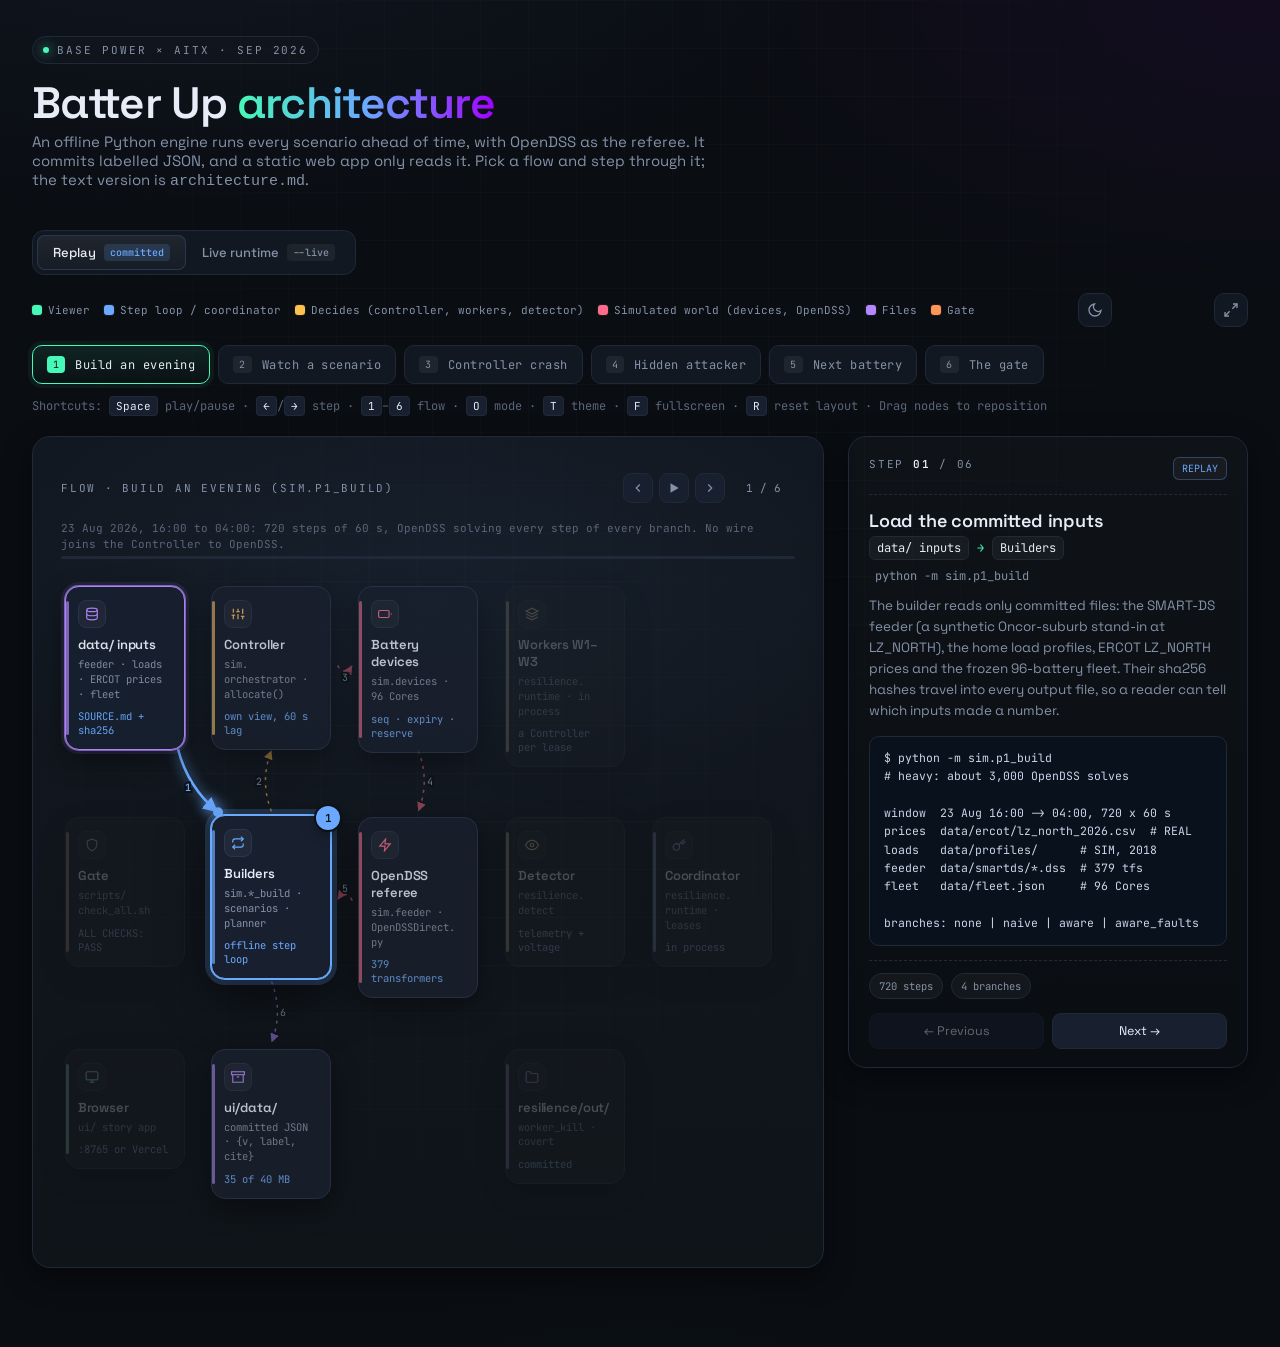
==== architecture.html @ f695305f "Add architecture overview (architecture.md + interactive architecture.html) Co-Authored-By: Claude O" ====
<!doctype html>
<html lang="en">
<head>
<meta charset="utf-8" />
<meta name="viewport" content="width=device-width,initial-scale=1" />
<title>Batter Up · Architecture</title>
<!--
  ============================================================
  ARCHITECTURE DIAGRAM TEMPLATE — drop-in for any system
  Generated by the architecture-diagrams skill.
  Batter Up content: the nodes, the flows and the text in architecture.md. Every step was checked
  against the code in sim/, resilience/ and ui/, and every number against the committed files.

  Template source: https://github.com/konraddzbik/architecture-diagram-skill
  (skills/architecture-diagram/assets/template.html), used under its licence:

  MIT License

  Copyright (c) 2026 Konrad Dzbik

  Permission is hereby granted, free of charge, to any person obtaining a copy
  of this software and associated documentation files (the "Software"), to deal
  in the Software without restriction, including without limitation the rights
  to use, copy, modify, merge, publish, distribute, sublicense, and/or sell
  copies of the Software, and to permit persons to whom the Software is
  furnished to do so, subject to the following conditions:

  The above copyright notice and this permission notice shall be included in all
  copies or substantial portions of the Software.

  THE SOFTWARE IS PROVIDED "AS IS", WITHOUT WARRANTY OF ANY KIND, EXPRESS OR
  IMPLIED, INCLUDING BUT NOT LIMITED TO THE WARRANTIES OF MERCHANTABILITY,
  FITNESS FOR A PARTICULAR PURPOSE AND NONINFRINGEMENT. IN NO EVENT SHALL THE
  AUTHORS OR COPYRIGHT HOLDERS BE LIABLE FOR ANY CLAIM, DAMAGES OR OTHER
  LIABILITY, WHETHER IN AN ACTION OF CONTRACT, TORT OR OTHERWISE, ARISING FROM,
  OUT OF OR IN CONNECTION WITH THE SOFTWARE OR THE USE OR OTHER DEALINGS IN THE
  SOFTWARE.

  EDIT THESE THINGS (everything else stays untouched):
    1. <title> above and <h1> in <header>
    2. The legend in .legend (one .item per role you use)
    3. The .modepick buttons (mode toggle labels)
    4. The .flowtabs (one .flowtab per scenario)
    5. The .node divs inside .stage (one per service)
    6. The `flows` JS object at the bottom (scenario definitions)
    7. (Optional) Re-color CSS variables in :root
  ============================================================
-->
<!-- Remove the three font <link> tags below for fully offline use; fonts fall back to system UI. -->
<link rel="preconnect" href="https://fonts.googleapis.com">
<link rel="preconnect" href="https://fonts.gstatic.com" crossorigin>
<link rel="stylesheet" href="https://fonts.googleapis.com/css2?family=JetBrains+Mono:wght@400;500;600&family=Space+Grotesk:wght@400;500;600;700&display=swap" media="print" onload="this.media='all'">
<noscript><link rel="stylesheet" href="https://fonts.googleapis.com/css2?family=JetBrains+Mono:wght@400;500;600&family=Space+Grotesk:wght@400;500;600;700&display=swap"></noscript>
<style>
  :root{
    /* Dark base, tuned for didactic clarity */
    --bg:        #0a0d12;
    --bg-2:      #0f1419;
    --panel:     #121821;
    --panel-2:   #182030;
    --border:    #1f2937;
    --border-2:  #2a3650;
    --text:      #e6edf7;
    --muted:     #8492a8;
    --dim:       #5a6679;

    /* component colors — each role has its own */
    --c-user:        #46f9b8;   /* mint */
    --c-orch:        #6aa9ff;   /* sky */
    --c-compute:      #ff6b8a;   /* magenta */
    --c-embed:       #ffc14d;   /* amber */
    --c-vector:      #b388ff;   /* violet */
    --c-seed:        #ff9457;   /* orange */

    /* Brand accents */
    --brand-violet:  #a201ff;
    --brand-mint:    #46f9b8;

    --radius:        14px;
    --radius-sm:     8px;

    --shadow-soft:   0 10px 30px rgba(0,0,0,.45);
    --shadow-pop:    0 0 0 1px rgba(255,255,255,.04), 0 18px 50px rgba(0,0,0,.55);

    --mono: "JetBrains Mono", ui-monospace, SFMono-Regular, Menlo, monospace;
    --sans: "Space Grotesk", system-ui, -apple-system, "Segoe UI", sans-serif;
  }

  *{ box-sizing:border-box; }
  html,body{ margin:0; padding:0; }
  body{
    background: var(--bg);
    color: var(--text);
    font-family: var(--sans);
    font-feature-settings: "ss01","ss02","cv11";
    min-height:100vh;
    overflow-x:hidden;
    background-image:
      radial-gradient(1200px 600px at 15% -10%, rgba(106,169,255,.07), transparent 60%),
      radial-gradient(1000px 500px at 100% 0%, rgba(162,1,255,.06), transparent 60%),
      radial-gradient(800px 600px at 50% 120%, rgba(70,249,184,.04), transparent 60%);
  }

  /* faint grid */
  body::before{
    content:"";
    position:fixed; inset:0; pointer-events:none; z-index:0;
    background-image:
      linear-gradient(rgba(255,255,255,.018) 1px, transparent 1px),
      linear-gradient(90deg, rgba(255,255,255,.018) 1px, transparent 1px);
    background-size: 48px 48px;
    mask-image: radial-gradient(ellipse at 50% 30%, #000 30%, transparent 75%);
  }

  /* ───────── header ───────── */
  header{
    position:relative; z-index:2;
    padding: 36px 32px 12px;
    max-width: 1600px; margin: 0 auto;
  }
  .eyebrow{
    display:inline-flex; align-items:center; gap:8px;
    font-family: var(--mono); font-size:11px; letter-spacing:.18em;
    color: var(--muted); text-transform: uppercase;
    padding: 6px 10px;
    border:1px solid var(--border);
    border-radius: 999px;
    background: rgba(255,255,255,.015);
  }
  .eyebrow .dot{
    width:6px; height:6px; border-radius:50%; background: var(--brand-mint);
    box-shadow: 0 0 12px var(--brand-mint);
  }
  h1{
    margin: 16px 0 6px;
    font-size: clamp(28px, 3.6vw, 44px);
    font-weight: 600; letter-spacing:-.02em;
    line-height: 1.05;
  }
  h1 .accent{
    background: linear-gradient(90deg, var(--brand-mint), var(--c-orch) 50%, var(--brand-violet));
    -webkit-background-clip: text; background-clip: text; color: transparent;
  }
  .sub{
    color: var(--muted); font-size: 15px; max-width: 70ch;
    margin: 0;
  }

  /* ───────── controls bar ───────── */
  .controls{
    position:relative; z-index:2;
    max-width: 1600px; margin: 28px auto 0; padding: 0 32px;
    display:flex; flex-wrap:wrap; gap:18px;
    align-items:center; justify-content:space-between;
  }

  .modepick{
    display:inline-flex; padding:4px;
    background: var(--panel); border:1px solid var(--border);
    border-radius: 12px;
  }
  .modepick button{
    border:0; background:transparent; color: var(--muted);
    font-family: var(--sans); font-weight:500; font-size:13px;
    padding: 9px 16px; border-radius: 8px; cursor:pointer;
    display:inline-flex; align-items:center; gap:8px;
    transition: all .25s ease;
  }
  .modepick button .pill{
    font-family: var(--mono); font-size:10px;
    padding: 2px 6px; border-radius: 4px;
    background: rgba(255,255,255,.05); color: var(--muted);
  }
  .modepick button[aria-pressed="true"]{
    background: linear-gradient(180deg, rgba(255,255,255,.06), rgba(255,255,255,.02));
    color: var(--text);
    box-shadow: inset 0 0 0 1px var(--border-2);
  }
  /* generic accent — covers renamed / 3rd modes; offline/online below override it */
  .modepick button[aria-pressed="true"] .pill{ background: rgba(70,249,184,.14); color: var(--c-user); }
  .modepick button[aria-pressed="true"][data-mode="replay"] .pill{ background: rgba(106,169,255,.16); color: var(--c-orch); }
  .modepick button[aria-pressed="true"][data-mode="live"] .pill{ background: rgba(162,1,255,.18); color: #d9a6ff; }

  .legend{
    display:flex; flex-wrap:wrap; gap:14px;
    font-family: var(--mono); font-size:11px; color: var(--muted);
  }
  .legend .item{ display:inline-flex; align-items:center; gap:6px; }
  .legend .swatch{ width:10px; height:10px; border-radius:3px; box-shadow: 0 0 0 1px rgba(255,255,255,.06); }

  /* ───────── flow tabs ───────── */
  .flowtabs{
    position:relative; z-index:2;
    max-width: 1600px; margin: 18px auto 0; padding: 0 32px;
    display:flex; flex-wrap:wrap; gap:8px;
  }
  .flowtab{
    appearance:none; border:1px solid var(--border);
    background: var(--panel); color: var(--muted);
    font-family: var(--mono); font-size: 12px; letter-spacing:.04em;
    padding: 10px 14px; border-radius: 10px;
    display:inline-flex; align-items:center; gap:10px;
    cursor:pointer; transition: all .2s ease;
  }
  .flowtab .num{
    font-size:10px;
    background: rgba(255,255,255,.06); color: var(--muted);
    padding: 2px 6px; border-radius: 4px;
  }
  .flowtab:hover{ color: var(--text); border-color: var(--border-2); }
  .flowtab[aria-pressed="true"]{
    border-color: var(--brand-mint);
    color: var(--text);
    background: linear-gradient(180deg, rgba(70,249,184,.10), rgba(70,249,184,.02));
    box-shadow: 0 0 0 4px rgba(70,249,184,.06);
  }
  .flowtab[aria-pressed="true"] .num{
    background: var(--brand-mint); color: #08120e;
  }

  /* ───────── main layout ───────── */
  main{
    position:relative; z-index:1;
    max-width: 1600px; margin: 22px auto 80px; padding: 0 32px;
    display:grid; grid-template-columns: minmax(0, 1fr) 400px; gap: 24px;
    align-items: start;
  }
  @media (max-width: 1180px){
    main{ grid-template-columns: 1fr; }
  }

  /* ───────── canvas (the diagram) ───────── */
  .canvas{
    position:relative;
    background:
      radial-gradient(800px 400px at 50% 20%, rgba(106,169,255,.06), transparent 60%),
      linear-gradient(180deg, var(--panel) 0%, var(--bg-2) 100%);
    border: 1px solid var(--border);
    border-radius: 18px;
    padding: 36px 28px 28px;
    min-height: 540px;
    box-shadow: var(--shadow-soft);
    overflow: hidden;
  }
  .canvas::before{
    content:""; position:absolute; inset:0; pointer-events:none;
    background-image:
      linear-gradient(rgba(255,255,255,.02) 1px, transparent 1px),
      linear-gradient(90deg, rgba(255,255,255,.02) 1px, transparent 1px);
    background-size: 48px 48px;  /* matches body grid + drag SNAP_PX so nodes snap onto visible lines */
    mask-image: radial-gradient(circle at 50% 40%, #000 30%, transparent 80%);
  }

  .canvas-head{
    display:flex; justify-content:space-between; align-items:center;
    margin-bottom: 18px; position:relative; z-index:2;
  }
  .canvas-title{
    font-family: var(--mono); font-size:11px; letter-spacing:.16em;
    color: var(--muted); text-transform: uppercase;
  }
  .player{
    display:flex; gap:6px; align-items:center;
    font-family: var(--mono); font-size: 11px; color: var(--muted);
  }
  .player button{
    appearance:none; border:1px solid var(--border); background: var(--panel-2);
    color: var(--muted); cursor:pointer;
    width: 30px; height: 30px; border-radius: 8px;
    display:inline-flex; align-items:center; justify-content:center;
    transition: all .15s ease;
  }
  .player button:hover{ color: var(--text); border-color: var(--border-2); }
  .player button[aria-pressed="true"]{
    background: rgba(70,249,184,.12); border-color: var(--brand-mint); color: var(--brand-mint);
  }
  .player .stepidx{
    padding: 0 10px; min-width: 64px; text-align:center;
  }

  /* flow-level note (the flow's `note`, plus an offline-only hint from `onlineNote`) */
  .flow-note{
    font-family: var(--mono); font-size: 11px; color: var(--dim);
    margin: 8px 0 0; line-height: 1.4;
  }
  .flow-note:empty{ display:none; }

  /* flow progress bar */
  .progress-track{
    width:100%; height: 3px; background: var(--border);
    border-radius: 2px; margin-top: 4px;
    grid-column: 1 / -1;
  }
  .progress-fill{
    height:100%; border-radius: 2px;
    background: var(--brand-mint);
    transition: width .35s ease;
    box-shadow: 0 0 8px rgba(70,249,184,.3);
  }

  /* ── stage where nodes & svg live ── */
  .stage{
    position:relative;
    width: 100%;
    height: 600px;
  }
  /* narrower nodes wrap to more lines: give the three rows more height (the 720px rule below still wins) */
  @media (max-width: 1400px){ .stage{ height: 680px; } }

  .stage svg.wires{
    position:absolute; inset:0; width:100%; height:100%;
    pointer-events:none;
  }

  /* node */
  .node{
    position:absolute;
    width: clamp(120px, 15.5%, 150px);
    padding: 13px 12px 12px;
    background: var(--panel-2);
    border: 1px solid var(--border-2);
    border-radius: var(--radius);
    box-shadow: var(--shadow-soft);
    transition: transform .35s cubic-bezier(.2,.8,.2,1), opacity .35s ease, border-color .25s ease, box-shadow .25s ease;
    z-index: 2;
    cursor: pointer;
    user-select: none;
    touch-action: none;
  }
  .node.dragging{
    z-index: 100;
    cursor: grabbing;
    transition: none;
    box-shadow: 0 0 0 2px var(--c), 0 20px 60px rgba(0,0,0,.5);
    transform: scale(1.04);
  }
  /* Hover affordance — every node lifts and reveals its role color, so
     viewers learn "these are clickable". Click = jump to first step where
     this node appears in the current flow. */
  .node:hover{
    border-color: color-mix(in srgb, var(--c) 60%, var(--border-2));
    transform: translateY(-1px);
    box-shadow: var(--shadow-soft), 0 0 0 1px color-mix(in srgb, var(--c) 30%, transparent);
  }
  .node:hover .label{ color: var(--c); }
  .node:focus-visible{
    outline: 2px solid var(--c);
    outline-offset: 4px;
  }
  .node .label{
    font-size: 13px; font-weight: 600; letter-spacing:-.01em;
    margin: 0 0 4px;
  }
  .node .label, .node .tech, .node .port{ overflow-wrap: anywhere; }
  .node .tech{
    font-family: var(--mono); font-size: 10.5px; color: var(--muted);
    line-height: 1.4;
  }
  .node .port{
    margin-top: 8px;
    font-family: var(--mono); font-size: 10.5px;
    color: var(--c-orch);
  }
  .node .icon{
    width: 28px; height: 28px; border-radius: 8px;
    display:inline-flex; align-items:center; justify-content:center;
    margin-bottom: 8px;
    background: rgba(255,255,255,.04);
    border: 1px solid var(--border-2);
  }
  .node[data-role="user"]   { --c: var(--c-user); }
  .node[data-role="orch"]   { --c: var(--c-orch); }
  .node[data-role="compute"] { --c: var(--c-compute); }
  .node[data-role="embed"]  { --c: var(--c-embed); }
  .node[data-role="vector"] { --c: var(--c-vector); }
  .node[data-role="seed"]   { --c: var(--c-seed); }
  .node .icon{ color: var(--c); }
  .node::before{
    content:""; position:absolute; left:0; top:14px; bottom:14px; width:3px;
    background: var(--c); border-radius: 3px;
    opacity:.7;
  }

  /* hidden nodes when mode mismatched */
  .node.hidden{ opacity: 0; transform: scale(.92); pointer-events: none; }

  /* shake feedback when a non-participating node is clicked */
  @keyframes node-shake {
    0%, 100%{ transform: translateX(0); }
    20%{ transform: translateX(-4px); }
    40%{ transform: translateX(4px); }
    60%{ transform: translateX(-3px); }
    80%{ transform: translateX(2px); }
  }

  /* active node = TARGET of the active step (full color, ring, badge) */
  .node.active{
    border-color: var(--c);
    box-shadow:
      0 0 0 1px var(--c),
      0 0 0 6px color-mix(in srgb, var(--c) 18%, transparent),
      var(--shadow-pop);
    transform: translateY(-2px);
  }
  /* active-from node = SOURCE of the active step (full color, softer ring,
     no badge). Lets the viewer see WHERE the data is coming from this step. */
  .node.active-from{
    border-color: var(--c);
    box-shadow:
      0 0 0 1px color-mix(in srgb, var(--c) 70%, transparent),
      0 0 0 4px color-mix(in srgb, var(--c) 10%, transparent),
      var(--shadow-soft);
    opacity: .95;
  }
  /* participant = appears somewhere in this flow but not in this step.
     Stays visible at near-full color so viewer can see the whole flow path
     at a glance. Critical for didactic clarity — without this, only the
     active node is visible and the rest look "dead". */
  .node.participant{
    opacity: .8;
    filter: saturate(.85);
  }
  /* dimmed = NOT in this flow at all (e.g. Seed node during the ask flow) */
  .node.dimmed{ opacity: .25; filter: saturate(.4); }

  /* node small badge (step number sticker) */
  .node .step-badge{
    position:absolute; top:-10px; right:-10px;
    width:24px; height:24px; border-radius:50%;
    background: var(--c); color:#0a0d12;
    font-family: var(--mono); font-weight:600; font-size: 11px;
    display:flex; align-items:center; justify-content:center;
    opacity: 0; transform: scale(.6);
    transition: opacity .2s ease, transform .25s cubic-bezier(.2,1.2,.2,1);
    box-shadow: 0 4px 14px rgba(0,0,0,.4), 0 0 0 2px var(--bg-2);
  }
  .node.has-badge .step-badge{ opacity:1; transform: scale(1); }

  /* ── wire styles (SVG) ── */
  .wire{
    fill:none;
    stroke: var(--border-2);
    stroke-width: 1.5;
    stroke-dasharray: 4 6;
    opacity: .55;
    transition: opacity .3s ease, stroke .3s ease;
  }
  /* active = current step's wire (full color, glow, packet animates) */
  .wire.active{
    stroke: var(--wire-color, var(--brand-mint));
    stroke-width: 2.5;
    stroke-dasharray: 0;
    opacity: 1;
    filter: drop-shadow(0 0 6px var(--wire-color, var(--brand-mint)));
  }
  /* preview = other steps of CURRENT flow — show the full path at once */
  .wire.preview{
    stroke: var(--wire-color, var(--border-2));
    stroke-width: 1.5;
    stroke-dasharray: 3 5;
    opacity: .5;
  }
  /* muted = wires that don't belong to this flow at all */
  .wire.muted{ opacity: .08; }

  /* moving data packet */
  .packet{
    r: 5;
    fill: var(--wire-color, var(--brand-mint));
    filter: drop-shadow(0 0 8px var(--wire-color, var(--brand-mint)));
    opacity: 0;
  }
  .packet.run{ opacity: 1; }

  /* tiny wire label */
  .wire-label{
    font-family: var(--mono); font-size: 10px;
    fill: var(--muted);
    paint-order: stroke;
    stroke: var(--bg-2); stroke-width: 4;
    transition: fill .3s ease;
  }
  .wire-label.active{ fill: var(--wire-color, var(--brand-mint)); font-weight: 600; }
  .wire-label.preview{ fill: var(--muted); opacity: .8; }

  /* ───────── side panel ───────── */
  aside{
    position: sticky; top: 18px;
    background:
      linear-gradient(180deg, rgba(255,255,255,.025), rgba(255,255,255,.005));
    border: 1px solid var(--border);
    border-radius: 18px;
    padding: 20px 20px 18px;
    box-shadow: var(--shadow-soft);
    min-height: 540px;
    display:flex; flex-direction:column;
  }
  .panel-head{
    display:flex; justify-content:space-between; align-items:flex-start;
    gap: 12px;
    padding-bottom: 14px;
    border-bottom: 1px dashed var(--border);
  }
  .panel-step{
    font-family: var(--mono); font-size: 11px; letter-spacing:.16em;
    color: var(--muted); text-transform: uppercase;
  }
  .panel-step strong{
    color: var(--text); font-weight: 600;
  }
  .panel-mode{
    font-family: var(--mono); font-size: 10px;
    padding: 4px 8px; border-radius: 6px;
    background: rgba(255,255,255,.04); color: var(--muted);
    border:1px solid var(--border);
  }
  .panel-mode[data-mode]{ color: var(--c-user); border-color: rgba(70,249,184,.3); }
  .panel-mode[data-mode="replay"]{ color: var(--c-orch); border-color: rgba(106,169,255,.3); }
  .panel-mode[data-mode="live"]{ color: #d9a6ff; border-color: rgba(162,1,255,.35); }

  .panel-title{
    font-size: 18px; font-weight: 600; margin: 14px 0 4px;
    letter-spacing:-.01em;
  }
  .panel-route{
    font-family: var(--mono); font-size: 12px;
    color: var(--muted); margin-bottom: 12px;
    display:inline-flex; align-items:center; gap:8px; flex-wrap:wrap;
  }
  .panel-route .from, .panel-route .to{
    color: var(--text);
    padding: 3px 7px; border-radius: 6px;
    background: rgba(255,255,255,.04);
    border:1px solid var(--border);
  }
  .panel-route .arrow{ color: var(--brand-mint); }

  .panel-desc{
    color: var(--muted); font-size: 13.5px; line-height: 1.55;
    margin: 0 0 14px;
  }
  .panel-desc em{ color: var(--text); font-style: normal; }

  .panel-payload{
    font-family: var(--mono); font-size: 11.5px;
    background: #08111c;
    border: 1px solid var(--border);
    border-radius: 10px;
    padding: 12px 14px;
    color: #c9d6e8;
    overflow:auto; max-height: 260px;
    line-height: 1.6;
    margin: 0 0 14px;
    white-space: pre;
    -webkit-overflow-scrolling: touch;
  }
  .panel-payload .k{ color: #ffc14d; }
  .panel-payload .s{ color: #46f9b8; }
  .panel-payload .n{ color: #b388ff; }
  .panel-payload .c{ color: var(--muted); }

  .panel-meta{
    margin-top:auto; padding-top: 12px;
    border-top: 1px dashed var(--border);
    display:flex; gap: 8px; flex-wrap:wrap;
  }
  .chip{
    font-family: var(--mono); font-size: 10.5px;
    padding: 5px 9px; border-radius: 999px;
    background: rgba(255,255,255,.035); border:1px solid var(--border);
    color: var(--muted);
  }
  .chip.lat::before{ content:"⏱ "; color: var(--brand-mint); }
  .chip.size::before{ content:"⛁ "; color: var(--c-vector); }

  /* prev/next */
  .step-nav{
    display:flex; gap:8px; margin-top: 14px;
  }
  .step-nav button{
    flex:1; padding: 9px 12px;
    background: var(--panel-2); color: var(--text);
    border:1px solid var(--border); border-radius: 9px;
    font-family: var(--sans); font-size: 12.5px; cursor:pointer;
    transition: all .15s ease;
    display:inline-flex; align-items:center; justify-content:center; gap:6px;
  }
  .step-nav button:hover{ border-color: var(--brand-mint); color: var(--brand-mint); }
  .step-nav button:disabled{ opacity:.4; cursor:not-allowed; }

  /* footer / legend below */
  .scenario-note{
    position: relative; z-index: 2;
    max-width: 1600px; margin: 14px auto 0; padding: 0 32px;
    color: var(--dim); font-size: 12px;
    font-family: var(--mono);
  }
  .scenario-note kbd{
    font-family: var(--mono); font-size: 11px;
    padding: 2px 6px; border-radius: 4px;
    background: var(--panel-2); border:1px solid var(--border); color: var(--text);
  }

  /* mobile adjustments */
  @media (max-width: 720px){
    header{ padding: 24px 18px 8px; }
    .controls, .flowtabs, main, .scenario-note{ padding-left: 18px; padding-right: 18px; }
    main{ gap:18px; }
    .canvas{ padding: 22px 14px 18px; }
    .stage{ height: 420px; }
    .node{ width: 132px; padding: 12px; }
    .node .label{ font-size: 12px; }
    .node .tech{ font-size: 10px; }
    aside{ position: static; }
  }

  /* keyboard focus rings */
  button:focus-visible, .flowtab:focus-visible{
    outline: 2px solid var(--brand-mint); outline-offset: 2px;
  }

  /* Respect users who ask for reduced motion: no flying packet, near-instant transitions. */
  @media (prefers-reduced-motion: reduce){
    *{
      animation-duration: .001ms !important;
      animation-iteration-count: 1 !important;
      transition-duration: .001ms !important;
    }
    .packet{ display: none !important; }
    .progress-fill{ transition: none !important; }
  }

  /* ───────── light theme ───────── */
  body.light{
    --bg:        #f6f7fa;
    --bg-2:      #ffffff;
    --panel:     #ffffff;
    --panel-2:   #f1f3f8;
    --border:    #e2e6ee;
    --border-2:  #c8d0dd;
    --text:      #0f1419;
    --muted:     #555f70;
    --dim:       #8492a8;

    --c-user:    #00b377;
    --c-orch:    #2a6fdb;
    --c-compute: #d63a5f;
    --c-embed:   #c98a00;
    --c-vector:  #7a4ed1;
    --c-seed:    #d96e2c;

    --brand-violet: #7a1cd9;
    --brand-mint:   #00b377;

    --shadow-soft: 0 4px 18px rgba(15,20,25,.06);
    --shadow-pop:  0 0 0 1px rgba(15,20,25,.04), 0 8px 24px rgba(15,20,25,.08);

    background-image:
      radial-gradient(1200px 600px at 15% -10%, rgba(42,111,219,.05), transparent 60%),
      radial-gradient(1000px 500px at 100% 0%, rgba(122,28,217,.04), transparent 60%),
      radial-gradient(800px 600px at 50% 120%, rgba(0,179,119,.03), transparent 60%);
  }
  body.light::before{
    background-image:
      linear-gradient(rgba(0,0,0,.03) 1px, transparent 1px),
      linear-gradient(90deg, rgba(0,0,0,.03) 1px, transparent 1px);
  }
  body.light .panel-payload{
    background: #f0f2f7;
    color: #1e2838;
    border-color: var(--border);
  }
  body.light .panel-payload .k{ color: #a16800; }
  body.light .panel-payload .s{ color: #00855a; }
  body.light .panel-payload .n{ color: #6b3faf; }
  body.light .eyebrow{ background: rgba(0,0,0,.02); }
  body.light .eyebrow .dot{ box-shadow: 0 0 8px var(--brand-mint); }
  body.light .legend .swatch{ box-shadow: 0 0 0 1px rgba(0,0,0,.08); }
  body.light .wire-label{ stroke: var(--panel); stroke-width: 5; }
  body.light .node{ box-shadow: 0 2px 8px rgba(0,0,0,.06); }
  body.light .node.active{ box-shadow: 0 0 0 1px var(--c), 0 0 0 6px color-mix(in srgb, var(--c) 12%, transparent), 0 4px 16px rgba(0,0,0,.08); }
  body.light .wire.active{ filter: drop-shadow(0 0 4px var(--wire-color, var(--brand-mint))); }
  body.light .chip{ background: rgba(0,0,0,.04); }
  body.light aside{ background: linear-gradient(180deg, rgba(0,0,0,.01), rgba(0,0,0,.005)); }

  /* theme toggle */
  .theme-toggle, .layout-reset, .fullscreen-toggle{
    appearance:none; border:1px solid var(--border); background: var(--panel);
    color: var(--muted); cursor:pointer;
    width: 34px; height: 34px; border-radius: 10px;
    display:inline-flex; align-items:center; justify-content:center;
    transition: all .2s ease;
    flex-shrink: 0;
  }
  .theme-toggle:hover, .layout-reset:hover, .fullscreen-toggle:hover{ color: var(--text); border-color: var(--border-2); }
  .layout-reset{ display:none; }
  .layout-reset.has-custom{ display:inline-flex; }
  .theme-toggle .icon-sun{ display:none; }
  body.light .theme-toggle .icon-moon{ display:none; }
  body.light .theme-toggle .icon-sun{ display:block; }

  /* fullscreen canvas */
  .canvas.is-fullscreen{
    position:fixed; inset:0; z-index:9999;
    border-radius:0; margin:0; max-width:none;
    min-height:100vh;
    overflow:auto;
  }
  .canvas.is-fullscreen .stage{ height: calc(100vh - 80px); }
  .canvas.is-fullscreen ~ aside{ display:none; }
</style>
</head>
<body>

<header>
  <!-- 1. Top-of-page text. Change SYSTEM_NAME, the accented words, and the subtitle. -->
  <span class="eyebrow"><span class="dot"></span> Base Power × AITX · Sep 2026</span>
  <h1>Batter Up <span class="accent">architecture</span></h1>
  <p class="sub">An offline Python engine runs every scenario ahead of time, with OpenDSS as the referee. It commits labelled JSON, and a static web app only reads it. Pick a flow and step through it; the text version is <code>architecture.md</code>.</p>
</header>

<div class="controls">
  <!-- 2. Mode toggle. Rename or add a 3rd button if you have 3 modes.
       data-mode values become keys in JS — keep them snake_case. -->
  <div class="modepick" role="group" aria-label="Runtime mode">
    <button data-mode="replay" aria-pressed="true">Replay <span class="pill">committed</span></button>
    <button data-mode="live"   aria-pressed="false">Live runtime <span class="pill">--live</span></button>
  </div>

  <!-- 3. Legend. One .item per role used in the diagram. Order = visual priority. -->
  <div class="legend" aria-label="Component legend">
    <span class="item"><span class="swatch" style="background:var(--c-user)"></span> Viewer</span>
    <span class="item"><span class="swatch" style="background:var(--c-orch)"></span> Step loop / coordinator</span>
    <span class="item"><span class="swatch" style="background:var(--c-embed)"></span> Decides (controller, workers, detector)</span>
    <span class="item"><span class="swatch" style="background:var(--c-compute)"></span> Simulated world (devices, OpenDSS)</span>
    <span class="item"><span class="swatch" style="background:var(--c-vector)"></span> Files</span>
    <span class="item"><span class="swatch" style="background:var(--c-seed)"></span> Gate</span>
  </div>

  <!-- 3b. Theme toggle (dark/light). -->
  <button class="theme-toggle" id="btnTheme" title="Toggle light/dark theme (T)" aria-label="Toggle theme">
    <svg class="icon-moon" width="16" height="16" viewBox="0 0 24 24" fill="none" stroke="currentColor" stroke-width="2"><path d="M21 12.79A9 9 0 1 1 11.21 3 7 7 0 0 0 21 12.79z"/></svg>
    <svg class="icon-sun" width="16" height="16" viewBox="0 0 24 24" fill="none" stroke="currentColor" stroke-width="2"><circle cx="12" cy="12" r="5"/><line x1="12" y1="1" x2="12" y2="3"/><line x1="12" y1="21" x2="12" y2="23"/><line x1="4.22" y1="4.22" x2="5.64" y2="5.64"/><line x1="18.36" y1="18.36" x2="19.78" y2="19.78"/><line x1="1" y1="12" x2="3" y2="12"/><line x1="21" y1="12" x2="23" y2="12"/><line x1="4.22" y1="19.78" x2="5.64" y2="18.36"/><line x1="18.36" y1="5.64" x2="19.78" y2="4.22"/></svg>
  </button>

  <!-- 3c. Reset layout (appears only after user drags nodes). -->
  <button class="layout-reset" id="btnResetLayout" title="Reset node positions (R)" aria-label="Reset layout">
    <svg width="16" height="16" viewBox="0 0 24 24" fill="none" stroke="currentColor" stroke-width="2"><polyline points="1 4 1 10 7 10"/><path d="M3.51 15a9 9 0 1 0 2.13-9.36L1 10"/></svg>
  </button>

  <!-- 3d. Fullscreen toggle for canvas (F). -->
  <button class="fullscreen-toggle" id="btnFullscreen" title="Fullscreen (F)" aria-label="Toggle fullscreen">
    <svg width="16" height="16" viewBox="0 0 24 24" fill="none" stroke="currentColor" stroke-width="2"><polyline points="15 3 21 3 21 9"/><polyline points="9 21 3 21 3 15"/><line x1="21" y1="3" x2="14" y2="10"/><line x1="3" y1="21" x2="10" y2="14"/></svg>
  </button>
</div>

<!-- 4. Flow tabs. One per scenario. data-flow must match a key in the JS `flows` object.
     Aim for 3-6 flows; more than 6 clutters the bar. -->
<nav class="flowtabs" aria-label="Scenarios">
  <button class="flowtab" data-flow="evening" aria-pressed="true"><span class="num">1</span> Build an evening</button>
  <button class="flowtab" data-flow="view" aria-pressed="false"><span class="num">2</span> Watch a scenario</button>
  <button class="flowtab" data-flow="crash" aria-pressed="false"><span class="num">3</span> Controller crash</button>
  <button class="flowtab" data-flow="covert" aria-pressed="false"><span class="num">4</span> Hidden attacker</button>
  <button class="flowtab" data-flow="siting" aria-pressed="false"><span class="num">5</span> Next battery</button>
  <button class="flowtab" data-flow="gate" aria-pressed="false"><span class="num">6</span> The gate</button>
</nav>

<p class="scenario-note">Shortcuts: <kbd>Space</kbd> play/pause · <kbd>&larr;</kbd>/<kbd>&rarr;</kbd> step · <kbd>1</kbd>&ndash;<kbd id="kbFlowMax">6</kbd> flow · <kbd>O</kbd> mode · <kbd>T</kbd> theme · <kbd>F</kbd> fullscreen · <kbd>R</kbd> reset layout · Drag nodes to reposition</p>

<main>
  <section class="canvas" aria-label="Architecture diagram">
    <div class="canvas-head">
      <span class="canvas-title">Flow · <span id="flowName">Build an evening (sim.p1_build)</span></span>
      <div class="player" role="group" aria-label="Playback controls">
        <button id="btnPrev" title="Previous step (←)" aria-label="Previous step">
          <svg width="14" height="14" viewBox="0 0 24 24" fill="none" stroke="currentColor" stroke-width="2"><polyline points="15 18 9 12 15 6"/></svg>
        </button>
        <button id="btnPlay" title="Play/Pause (Space)" aria-label="Play/Pause" aria-pressed="false">
          <svg id="playIcon" width="14" height="14" viewBox="0 0 24 24" fill="currentColor"><polygon points="6 4 20 12 6 20 6 4"/></svg>
        </button>
        <button id="btnNext" title="Next step (→)" aria-label="Next step">
          <svg width="14" height="14" viewBox="0 0 24 24" fill="none" stroke="currentColor" stroke-width="2"><polyline points="9 18 15 12 9 6"/></svg>
        </button>
        <span class="stepidx" id="stepIdx">0 / 0</span>
      </div>
    </div>
    <div class="flow-note" id="flowNote"></div>
    <div class="progress-track"><div class="progress-fill" id="progressFill" style="width:0%"></div></div>

    <div class="stage" id="stage">
      <!--
        Layout: five columns (left 0.5 / 20.5 / 40.5 / 60.5 / 80.5 %) and three rows (top 4 / 38 / 72 %).
        Top row: inputs and the deciders. Middle row: the gate, the step loop, OpenDSS, the detector, the
        coordinator. Bottom row: the browser, the app's data, the resilience output. The evening loop is a
        ring (builders -> controller -> devices -> OpenDSS -> builders); the controller and OpenDSS sit on
        opposite corners and no flow joins them.
        resilience/out/ (replay) and resilience/out/live/ (live) share one slot; the mode toggle swaps them.
      -->

      <!-- data/ : committed inputs -->
      <div class="node" data-role="vector" data-id="inputs" style="left: 0.5%; top: 4%;">
        <div class="icon">
          <svg width="14" height="14" viewBox="0 0 24 24" fill="none" stroke="currentColor" stroke-width="2"><ellipse cx="12" cy="5" rx="9" ry="3"/><path d="M3 5v14a9 3 0 0 0 18 0V5"/><path d="M3 12a9 3 0 0 0 18 0"/></svg>
        </div>
        <div class="label">data/ inputs</div>
        <div class="tech">feeder · loads · ERCOT prices · fleet</div>
        <div class="port">SOURCE.md + sha256</div>
        <span class="step-badge">·</span>
      </div>

      <!-- sim/orchestrator.py : the controller -->
      <div class="node" data-role="embed" data-id="ctrl" style="left: 20.5%; top: 4%;">
        <div class="icon">
          <svg width="14" height="14" viewBox="0 0 24 24" fill="none" stroke="currentColor" stroke-width="2"><line x1="4" y1="21" x2="4" y2="14"/><line x1="4" y1="10" x2="4" y2="3"/><line x1="12" y1="21" x2="12" y2="12"/><line x1="12" y1="8" x2="12" y2="3"/><line x1="20" y1="21" x2="20" y2="16"/><line x1="20" y1="12" x2="20" y2="3"/><line x1="1" y1="14" x2="7" y2="14"/><line x1="9" y1="8" x2="15" y2="8"/><line x1="17" y1="16" x2="23" y2="16"/></svg>
        </div>
        <div class="label">Controller</div>
        <div class="tech">sim.&#8203;orchestrator · allocate()</div>
        <div class="port">own view, 60 s lag</div>
        <span class="step-badge">·</span>
      </div>

      <!-- sim/devices.py : the batteries -->
      <div class="node" data-role="compute" data-id="devices" style="left: 40.5%; top: 4%;">
        <div class="icon">
          <svg width="14" height="14" viewBox="0 0 24 24" fill="none" stroke="currentColor" stroke-width="2"><rect x="1" y="6" width="18" height="12" rx="2" ry="2"/><line x1="23" y1="13" x2="23" y2="11"/></svg>
        </div>
        <div class="label">Battery devices</div>
        <div class="tech">sim.devices · 96 Cores</div>
        <div class="port">seq · expiry · reserve</div>
        <span class="step-badge">·</span>
      </div>

      <!-- resilience/runtime/worker.py : the workers -->
      <div class="node" data-role="embed" data-id="workers" style="left: 60.5%; top: 4%;">
        <div class="icon">
          <svg width="14" height="14" viewBox="0 0 24 24" fill="none" stroke="currentColor" stroke-width="2"><polygon points="12 2 2 7 12 12 22 7 12 2"/><polyline points="2 17 12 22 22 17"/><polyline points="2 12 12 17 22 12"/></svg>
        </div>
        <div class="label">Workers W1–W3</div>
        <div class="tech" data-tech-replay="resilience.&#8203;runtime · in process" data-tech-live="resilience.&#8203;runtime · 3 processes">resilience.&#8203;runtime · in process</div>
        <div class="port" data-port-replay="a Controller per lease" data-port-live="2 s reply deadline">a Controller per lease</div>
        <span class="step-badge">·</span>
      </div>

      <!-- scripts/check_all.sh : the gate -->
      <div class="node" data-role="seed" data-id="gate" style="left: 0.5%; top: 38%;">
        <div class="icon">
          <svg width="14" height="14" viewBox="0 0 24 24" fill="none" stroke="currentColor" stroke-width="2"><path d="M12 22s8-4 8-10V5l-8-3-8 3v7c0 6 8 10 8 10z"/></svg>
        </div>
        <div class="label">Gate</div>
        <div class="tech">scripts/&#8203;check_all.sh</div>
        <div class="port">ALL CHECKS: PASS</div>
        <span class="step-badge">·</span>
      </div>

      <!-- sim/*_build.py and friends : the step loop -->
      <div class="node" data-role="orch" data-id="loop" style="left: 20.5%; top: 38%;">
        <div class="icon">
          <svg width="14" height="14" viewBox="0 0 24 24" fill="none" stroke="currentColor" stroke-width="2"><polyline points="17 1 21 5 17 9"/><path d="M3 11V9a4 4 0 0 1 4-4h14"/><polyline points="7 23 3 19 7 15"/><path d="M21 13v2a4 4 0 0 1-4 4H3"/></svg>
        </div>
        <div class="label">Builders</div>
        <div class="tech">sim.*_build · scenarios · planner</div>
        <div class="port">offline step loop</div>
        <span class="step-badge">·</span>
      </div>

      <!-- sim/feeder.py : OpenDSS, the referee -->
      <div class="node" data-role="compute" data-id="opendss" style="left: 40.5%; top: 38%;">
        <div class="icon">
          <svg width="14" height="14" viewBox="0 0 24 24" fill="none" stroke="currentColor" stroke-width="2"><polygon points="13 2 3 14 12 14 11 22 21 10 12 10 13 2"/></svg>
        </div>
        <div class="label">OpenDSS referee</div>
        <div class="tech">sim.feeder · OpenDSSDirect.&#8203;py</div>
        <div class="port">379 transformers</div>
        <span class="step-badge">·</span>
      </div>

      <!-- resilience/detect/detector.py : the detector -->
      <div class="node" data-role="embed" data-id="detector" style="left: 60.5%; top: 38%;">
        <div class="icon">
          <svg width="14" height="14" viewBox="0 0 24 24" fill="none" stroke="currentColor" stroke-width="2"><path d="M1 12s4-8 11-8 11 8 11 8-4 8-11 8-11-8-11-8z"/><circle cx="12" cy="12" r="3"/></svg>
        </div>
        <div class="label">Detector</div>
        <div class="tech">resilience.&#8203;detect</div>
        <div class="port">telemetry + voltage</div>
        <span class="step-badge">·</span>
      </div>

      <!-- resilience/runtime/engine.py : the coordinator -->
      <div class="node" data-role="orch" data-id="coord" style="left: 80.5%; top: 38%;">
        <div class="icon">
          <svg width="14" height="14" viewBox="0 0 24 24" fill="none" stroke="currentColor" stroke-width="2"><path d="M21 2l-2 2m-7.61 7.61a5.5 5.5 0 1 1-7.778 7.778 5.5 5.5 0 0 1 7.777-7.777zm0 0L15.5 7.5m0 0l3 3L22 7l-3-3m-3.5 3.5L19 4"/></svg>
        </div>
        <div class="label">Coordinator</div>
        <div class="tech">resilience.&#8203;runtime · leases</div>
        <div class="port" data-port-replay="in process" data-port-live="real terminate()">in process</div>
        <span class="step-badge">·</span>
      </div>

      <!-- ui/ : the browser and the story app -->
      <div class="node" data-role="user" data-id="viewer" style="left: 0.5%; top: 72%;">
        <div class="icon">
          <svg width="14" height="14" viewBox="0 0 24 24" fill="none" stroke="currentColor" stroke-width="2"><rect x="2" y="3" width="20" height="14" rx="2"/><line x1="8" y1="21" x2="16" y2="21"/><line x1="12" y1="17" x2="12" y2="21"/></svg>
        </div>
        <div class="label">Browser</div>
        <div class="tech">ui/ story app</div>
        <div class="port">:8765 or Vercel</div>
        <span class="step-badge">·</span>
      </div>

      <!-- ui/data/ : the committed JSON, the only interface between engine and app -->
      <div class="node" data-role="vector" data-id="uidata" style="left: 20.5%; top: 72%;">
        <div class="icon">
          <svg width="14" height="14" viewBox="0 0 24 24" fill="none" stroke="currentColor" stroke-width="2"><polyline points="21 8 21 21 3 21 3 8"/><rect x="1" y="3" width="22" height="5"/><line x1="10" y1="12" x2="14" y2="12"/></svg>
        </div>
        <div class="label">ui/data/</div>
        <div class="tech">committed JSON · {v, label, cite}</div>
        <div class="port">35 of 40 MB</div>
        <span class="step-badge">·</span>
      </div>

      <!-- resilience/out/ : committed replays (replay mode) -->
      <div class="node" data-role="vector" data-id="resout" data-modes="replay" style="left: 60.5%; top: 72%;">
        <div class="icon">
          <svg width="14" height="14" viewBox="0 0 24 24" fill="none" stroke="currentColor" stroke-width="2"><path d="M22 19a2 2 0 0 1-2 2H4a2 2 0 0 1-2-2V5a2 2 0 0 1 2-2h5l2 3h9a2 2 0 0 1 2 2z"/></svg>
        </div>
        <div class="label">resilience/&#8203;out/</div>
        <div class="tech">worker_kill · covert</div>
        <div class="port">committed</div>
        <span class="step-badge">·</span>
      </div>

      <!-- resilience/out/live/ : a live recording (live mode) -->
      <div class="node" data-role="vector" data-id="liveout" data-modes="live" style="left: 60.5%; top: 72%;">
        <div class="icon">
          <svg width="14" height="14" viewBox="0 0 24 24" fill="none" stroke="currentColor" stroke-width="2"><path d="M22 19a2 2 0 0 1-2 2H4a2 2 0 0 1-2-2V5a2 2 0 0 1 2-2h5l2 3h9a2 2 0 0 1 2 2z"/></svg>
        </div>
        <div class="label">resilience/&#8203;out/&#8203;live/</div>
        <div class="tech">live recording</div>
        <div class="port">git-ignored</div>
        <span class="step-badge">·</span>
      </div>

      <!-- SVG wires, drawn after nodes so we can compute positions from JS -->
      <svg class="wires" id="wires" aria-hidden="true">
        <defs>
          <!-- arrowhead markers per color -->
          <marker id="ah-mint"   markerWidth="8" markerHeight="8" refX="6" refY="3" orient="auto" markerUnits="strokeWidth">
            <path d="M0,0 L6,3 L0,6 Z" fill="var(--brand-mint)"/>
          </marker>
          <marker id="ah-sky"    markerWidth="8" markerHeight="8" refX="6" refY="3" orient="auto" markerUnits="strokeWidth">
            <path d="M0,0 L6,3 L0,6 Z" fill="var(--c-orch)"/>
          </marker>
          <marker id="ah-amber"  markerWidth="8" markerHeight="8" refX="6" refY="3" orient="auto" markerUnits="strokeWidth">
            <path d="M0,0 L6,3 L0,6 Z" fill="var(--c-embed)"/>
          </marker>
          <marker id="ah-violet" markerWidth="8" markerHeight="8" refX="6" refY="3" orient="auto" markerUnits="strokeWidth">
            <path d="M0,0 L6,3 L0,6 Z" fill="var(--c-vector)"/>
          </marker>
          <marker id="ah-mag"    markerWidth="8" markerHeight="8" refX="6" refY="3" orient="auto" markerUnits="strokeWidth">
            <path d="M0,0 L6,3 L0,6 Z" fill="var(--c-compute)"/>
          </marker>
          <marker id="ah-orange" markerWidth="8" markerHeight="8" refX="6" refY="3" orient="auto" markerUnits="strokeWidth">
            <path d="M0,0 L6,3 L0,6 Z" fill="var(--c-seed)"/>
          </marker>
        </defs>
        <!-- wires populated by JS -->
      </svg>
    </div>
  </section>

  <aside aria-label="Current step details" id="sidepanel">
    <div class="panel-head">
      <div class="panel-step">STEP <strong id="panelStepIdx">—</strong> / <span id="panelStepTotal">—</span></div>
      <div class="panel-mode" id="panelMode" data-mode="replay">REPLAY</div>
    </div>
    <div class="panel-title" id="panelTitle">—</div>
    <div class="panel-route" id="panelRoute"></div>
    <p class="panel-desc" id="panelDesc">Select a flow and press Play to see details.</p>
    <pre class="panel-payload" id="panelPayload"></pre>
    <div class="panel-meta" id="panelMeta"></div>
    <div class="step-nav">
      <button id="btnPrev2">&larr; Previous</button>
      <button id="btnNext2">Next &rarr;</button>
    </div>
  </aside>
</main>

<script>
/* ─────────────────────────────────────────────────────────────────────
   ARCHITECTURE DIAGRAM — interactive flow visualization
   Flow data is single source of truth.
   ───────────────────────────────────────────────────────────────────── */

const flows = {
  /* Six flows. Step colors follow the receiver's role; the last step to the browser is --c-user.
     Mode-specific fields use the mode keys: payloadReplay / payloadLive, chipsReplay / chipsLive.
     Every number below is copied from a committed file or a named constant; the label beside it says which kind.
     Payload lines stay under about 46 characters so they fit the side panel. */

  /* ───── 1. How an evening is built: the core loop ───── */
  evening: {
    name: "Build an evening (sim.p1_build)",
    note: "23 Aug 2026, 16:00 to 04:00: 720 steps of 60 s, OpenDSS solving every step of every branch. No wire joins the Controller to OpenDSS.",
    steps: [
      {
        from:"inputs", to:"loop", color:"--c-orch",
        title:"Load the committed inputs",
        route:"python -m sim.p1_build",
        desc:"The builder reads only committed files: the SMART-DS feeder (a synthetic Oncor-suburb stand-in at LZ_NORTH), the home load profiles, ERCOT LZ_NORTH prices and the frozen 96-battery fleet. Their sha256 hashes travel into every output file, so a reader can tell which inputs made a number.",
        payload:
`$ python -m sim.p1_build
# heavy: about 3,000 OpenDSS solves

window  23 Aug 16:00 -> 04:00, 720 x 60 s
prices  data/ercot/lz_north_2026.csv  # REAL
loads   data/profiles/      # SIM, 2018
feeder  data/smartds/*.dss  # 379 tfs
fleet   data/fleet.json     # 96 Cores

branches: none | naive | aware | aware_faults`,
        chips:["720 steps","4 branches"]
      },
      {
        from:"loop", to:"ctrl", color:"--c-embed",
        title:"Give the controller its own view",
        route:"Controller.tick()",
        desc:"Each minute the controller gets last minute's transformer load (a 60 s lag, ASSUMPTION) and the fleet target. The target comes from REAL prices through our rule in <code>sim/prices.py</code>. The controller never sees OpenDSS: it works from its own view, not the referee's.",
        payload:
`ctl.tick(k=400, t_s=...,   # 22:40
  heard=[...96],           # telemetry in?
  soc_now=[0.296, 0.330, ...],
  bg_kw=[...379],          # last minute,
  bg_kvar=[...379],        # batteries out
  kva=[...379],            # nameplate
  mode="charge",
  target_kw=579.7)`,
        chips:["60 s lag","ASSUMPTION"]
      },
      {
        from:"ctrl", to:"devices", color:"--c-compute",
        title:"Grant charge, transformer by transformer",
        route:"Command(seq, kw, expires_s)",
        desc:"<code>allocate()</code> first relieves any overloaded transformer with its own batteries. It then grants charge in turn, lowest state of charge first, never past each transformer's headroom <em>H</em>. Every command carries a sequence number and a 300 s expiry. Deterministic code sets every value; no language model is involved.",
        payload:
`# sim/caps.py, per transformer
# AWARE_MARGIN 0.95 (ASSUMPTION)
room = sqrt((0.95*kVA)^2 - bg_kvar^2)
H = room - bg_kw          # charge headroom
R = max(0, bg_kw - room)  # relief needed

Command(seq=n+1, issued_s=t,
        expires_s=t+300, kw=20.0)`,
        chips:["300 s expiry","relief first"]
      },
      {
        from:"devices", to:"opendss", color:"--c-compute",
        title:"Devices act; the circuit gets real kW",
        route:"Feeder.set_batteries()",
        desc:"A device refuses a command whose sequence number is not newer. It idles with backup armed when its command expires, and never discharges below the 20% member reserve. What it actually draws, after the charge taper, goes into the OpenDSS circuit with that minute's home loads.",
        payload:
`dev.receive(cmd)
  # seq <= last seq -> rejected
dev.step(t_s, dt_h)
  # expired -> 0 kW, state "X", backup armed
  # else kW after taper and 20% reserve

feeder.set_loads(kw[1010], kvar[1010])
feeder.set_batteries(kw_applied[96])
  # unity power factor (ASSUMPTION)`,
        chips:["20% reserve","seq + expiry"]
      },
      {
        from:"opendss", to:"loop", color:"--c-compute",
        title:"OpenDSS solves and reports",
        route:"Feeder.solve()",
        desc:"An AC power flow solves the whole feeder. The builder records each transformer's loading, the lowest voltage at every home and the feeder-head readings. Every violation later comes from these numbers, never from the controller's view.",
        payload:
`{
  "P": [...379],     // kW, winding 1
  "Q": [...379],     // kvar
  "pct": [9.1, 21.3, 23.3, ...],
      // hypot(P, Q) / kVA x 100
  "vmin_home_pu": [...1010],
  "head_amps": ...,
  "head_kw": ..., "head_kvar": ...,
  "cap_kvar": ...
}`,
        chips:["721 solves per branch","SIM"]
      },
      {
        from:"loop", to:"uidata", color:"--c-vector",
        title:"Judge the window and commit it",
        route:"write_json(envelope(...))",
        desc:"After the last minute, <code>sim/tiers.py</code> turns OpenDSS loading into tiers (100, 110 and 150% of nameplate) and violations. <code>sim/money.py</code> computes gross energy value. The builder writes one meta file and one file per branch, each inside the labelled envelope. On this evening the feeder-aware branch peaks at 119.5% with 0 battery-caused events (SIM).",
        payload:
`ui/data/p1/aware.json
{
  "schema": "hb.p1.aware.v1",
  "producer": "sim.p1_build",
  "inputs": { "prices_sha256": "8fbbb2a5...",
              "loads_sha256": "1d30e06c...",
              ... },
  "constants": { "RESERVE_FLOOR": {
      "value": 0.2, "label": "REAL", ... } },
  "series": { "loading": { "label": "SIM",
      "unit": "pct x10", "by": "OpenDSS" } },
  "loading": [[91, 213, 233, ...], ...],
      // 720 steps x 379 transformers
  "batKW": [[200, 0, 0, ...], ...]
      // 720 x 96, kW x10
}`,
        chips:["deterministic","byte-identical rebuild"]
      }
    ]
  },

  /* ───── 2. What the browser does: read files, nothing else ───── */
  view: {
    name: "Watch a scenario (ui/index.html)",
    note: "Identical in both modes. The browser reads static files only: no server, no database, no network call at view time.",
    steps: [
      {
        from:"loop", to:"uidata", color:"--c-vector",
        title:"Ahead of time: the engine commits its output",
        route:"sim.scenarios · vercel deploy",
        desc:"Every page reads files the engine wrote before anyone opened the app. <code>sim.scenarios</code> writes the catalogue of 51 scenarios, each pointing at its own files. A change reaches the live site only through a redeploy.",
        payload:
`$ python -m sim.scenarios
  # the catalogue + per-scenario extras
ui/data/story/index.json  # 51 scenarios
ui/data/p1/ p2/ p3/ ems/ topology.json

$ vercel deploy --prod
  # serves ui/ only (.vercelignore)`,
        chips:["static files","no server"]
      },
      {
        from:"uidata", to:"viewer", color:"--c-user",
        title:"Configure reads the catalogue",
        route:"GET story/index.json",
        desc:"<code>ui/story/app.js</code> routes on the URL and loads the catalogue. Configure offers only runs the engine made, and says why each missing combination was not run. The scenario id in <code>&amp;s=</code> carries across all pages.",
        payload:
`GET /ui/index.html?page=configure
      &s=2026-08-23/aware
GET /ui/data/story/index.json

{ "id": "2026-08-23/aware",
  "levers": { "evening": "2026-08-23",
    "policy": "aware", "failure": "none",
    "fleet": 96, "cls": "core",
    "reserve": 20, "soc0": 90, "growth": 0 },
  "branch": "p1/aware.json",
  "extras":
    "p1/extras/2026-08-23_aware.json.gz",
  "summary": { "maxLoading": { "v": 119.5,
    "label": "SIM", "cite": "OpenDSS" },
    ... } }`,
        chips:["51 scenarios","one id per run"]
      },
      {
        from:"uidata", to:"viewer", color:"--c-user",
        title:"Run, Results and Learnings read the scenario's files",
        route:"ctx.getAny(path) · ctx.num(x)",
        desc:"Each page loads the scenario's branch and extras files and gunzips <code>.json.gz</code> in the browser. <code>ctx.num()</code> renders every value with its provenance tag and throws on a bare number. The browser formats, sorts and runs the Learnings upgrade decision. No physics and no violation logic run here.",
        payload:
`ctx.getAny("p1/aware.json")
  // 720 steps x 379 transformers
ctx.getAny(
  "p1/extras/2026-08-23_aware.json.gz")
  // gunzipped by DecompressionStream

ctx.num({ v: 119.5, label: "SIM",
          cite: "OpenDSS" })
  -> <span class="num">119.5</span>
     + a SIM tag, cite on hover
ctx.num(119.5)
  -> throws LabelError: unlabelled number`,
        chips:["no physics in the browser","label or throw"]
      }
    ]
  },

  /* ───── 3. Controller crash: leases and epochs ───── */
  crash: {
    name: "Controller crash (resilience.runtime)",
    note: "23 Aug, feeder-aware charging. Worker W2 is killed at 22:20 while it holds group G2. The resilience/out node swaps with the mode.",
    steps: [
      {
        from:"coord", to:"workers", color:"--c-embed",
        title:"Lease each transformer group to a worker",
        route:"LeaseTable.grant()",
        desc:"The coordinator cuts the fleet's transformers into three groups and leases each to one worker for 300 s (ASSUMPTION). Every grant bumps the group's epoch. Inside its group each worker runs the evening build's <code>Controller</code> and <code>allocate()</code>, unchanged.",
        payloadReplay:
`$ python -m resilience.runtime.build

leases at 16:00, epoch 1:
  G1 -> W1   32 batteries
  G2 -> W2   31 batteries  # focus A and D
  G3 -> W3   33 batteries
LEASE_TTL_S = 300          # ASSUMPTION`,
        payloadLive:
`$ python -m resilience.runtime.build --live

3 worker processes, multiprocessing
"spawn" (same code on Windows and macOS),
talking to the coordinator over queues
leases at 16:00, epoch 1:
  G1 -> W1, G2 -> W2, G3 -> W3`,
        chipsReplay:["300 s lease","in process"],
        chipsLive:["300 s lease","3 processes"]
      },
      {
        from:"workers", to:"devices", color:"--c-compute",
        title:"Commands carry the lease epoch",
        route:"EpochCommand(epoch, seq, ...)",
        desc:"Each worker stamps its commands with its lease epoch and a sequence number that restarts at 1 with every grant. A device orders commands by epoch first, then sequence, so a worker that lost its lease always loses.",
        payload:
`EpochCommand(epoch, seq, issued_s,
             expires_s, kw)

device rule, in order:
  epoch < newest accepted
      -> reject "staleEpoch"
  same epoch, seq <= last seq
      -> reject "nonIncreasingSeq"
  expiry passed on arrival
      -> reject "expired"
  else accept; a newer epoch resets seq`,
        chips:["(epoch, seq)","3 reject reasons"]
      },
      {
        from:"devices", to:"opendss", color:"--c-compute",
        title:"OpenDSS judges every step",
        route:"Feeder.solve()",
        desc:"The runtime mirrors the evening build: the same inputs, lagged view, target formula, device rules and protection rule. OpenDSS solves all 720 minutes, so the crash is judged on the same physics as every other run.",
        payload:
`for k in range(720):   # 16:00 -> 04:00
    expire leases; regrant orphans
      # to the live worker with the fewest
    split the target over groups
      # SHARE_RULE
    workers tick -> batches -> devices
    devices act -> feeder.solve()`,
        chips:["720 steps","SIM"]
      },
      {
        from:"coord", to:"workers", color:"--c-embed",
        title:"W2 dies; W1 takes G2 at epoch 2",
        route:"grant(G2, W1)",
        desc:"W2 is killed mid-ramp, 20 minutes after charging starts (ASSUMPTION). Its batteries keep acting on their last commands until those expire. When the lease runs out, the coordinator gives G2 to W1 at epoch 2. W1 starts from a fresh Controller, so dwell and flip memory do not survive the takeover.",
        payloadReplay:
`22:20  kill W2 (holds G2)
       its last batch is computed
       but held back  # LATE_BATCH_RULE
22:24  lease G2 expired
       -> grant(G2, W1), epoch 2
takeoverSeconds = 240   # SIM`,
        payloadLive:
`22:20  Processes.kill("W2")
       -> p.terminate()  # a real kill
       clock paced: 0.5 s wall per step
       no reply in 2 s -> heartbeat missed,
       G2 booked at its telemetry
later  lease G2 expires (sim clock)
       -> grant(G2, W1), epoch 2`,
        chipsReplay:["240 s takeover","SIM"],
        chipsLive:["real terminate()","2 s deadline"]
      },
      {
        from:"workers", to:"devices", color:"--c-compute",
        title:"The dead worker's late batch is refused",
        route:"staleEpoch",
        desc:"W2's last batch lands right after W1's first commands. None of its 31 commands had expired on arrival, so only the epoch could stop them, and every device refused them. A device that checked sequence numbers alone would have accepted all 31.",
        payloadReplay:
`lateCommands             31  # SIM
lateWithPower            11  # > 0.5 kW
lateUnexpiredOnArrival   31
rejectedStaleEpoch       31
seqOnlyLateAccepted      31
  # counterfactual: a seq-only device`,
        payloadLive:
`same engine, same device rule:
the batch W2 computed at the kill step
lands after W1's commands and is refused
on its stale epoch. The live run records
its own counts in its summary.`,
        chipsReplay:["31 refused","0 accepted"],
        chipsLive:["staleEpoch"]
      },
      {
        from:"coord", to:"resout", color:"--c-vector",
        title:"Write the replay",
        route:"resilience/out/p1/worker_kill.json",
        desc:"The replay is an ordinary evening branch file plus a labelled summary and a runtime block with the leases, the kill and the takeover. The Run page plays it like any other run. A rebuild is byte-identical.",
        payload:
`{ "schema": "hb.p1.worker_kill.v1",
  "producer": "resilience.runtime",
  "summary": {       // these four are SIM
    "batteryCausedNormal": {"v": 0, ...},
    "reserveBreaches":     {"v": 0, ...},
    "takeoverSeconds":     {"v": 240, ...},
    "chargedPctBy0400":    {"v": 100.0, ...},
    ... },
  "runtime": { "mode": "replay",
    "workers": ["W1", "W2", "W3"],
    "kill": { "t": "22:20", "worker": "W2" },
    "takeover": [...] } }`,
        chips:["deterministic","0 battery-caused events"]
      },
      {
        from:"resout", to:"uidata", color:"--c-vector",
        title:"Copied into the app, byte for byte",
        route:"sim.scenarios",
        desc:"<code>sim.scenarios</code> copies the committed replay into <code>ui/data/</code> and lists it in the catalogue. The engine never imports <code>resilience/</code>; this file is the only link between them.",
        payload:
`shutil.copyfile(
  "resilience/out/p1/worker_kill.json",
  "ui/data/p1/worker_kill.json")
catalogue id:
  "2026-08-23/aware/worker_kill"`,
        chips:["byte copy"]
      },
      {
        from:"coord", to:"liveout", color:"--c-vector",
        title:"Record the live run beside the replay",
        route:"resilience/out/live/p1/worker_kill.json",
        desc:"A live recording uses the same replay format but carries wall-clock fields, so it is never byte-identical. It goes to a git-ignored folder and is never copied into <code>ui/data/</code>. The demo never depends on the live runtime being up.",
        payload:
`resilience/out/live/p1/worker_kill.json
"runtime": { "mode": "live", ... },
"recorded": {
  "killed": { "worker": "W2", "pid": ...,
              "exitcode": ... },
  "missedHeartbeats": { ... },
  "wallSecondsKillToTakeover": ...,
  "note": "live recording: wall-clock
    fields, not byte-identical, never
    committed" }`,
        chips:["git-ignored","not served"]
      }
    ]
  },

  /* ───── 4. Hidden attacker: detection from physics ───── */
  covert: {
    name: "Hidden attacker (resilience.detect)",
    note: "The attacker is fictional: 24 batteries hide a signal in their power, and the detector finds it in physics, not in command logs",
    onlyMode: "replay",
    onlineNote: "Replay only: the detector build has no live mode.",
    steps: [
      {
        from:"coord", to:"workers", color:"--c-embed",
        title:"Three runs under the runtime",
        route:"python -m resilience.detect.build",
        desc:"The same evening runs three times with no worker failure: clean, attacked with the detector watching, and attacked with quarantine. The detector's noise is seeded identically, so the runs differ only by the attack and the response.",
        payload:
`$ python -m resilience.detect.build

clean       no attack, detector watching
            # any flag is a false positive
observe     attack from 22:30, watching
quarantine  attack; each flagged unit held
            at zero from the next minute
COVERT_SEED = 20260926
  # message, telemetry and voltage noise`,
        chips:["3 runs","seeded"]
      },
      {
        from:"workers", to:"devices", color:"--c-compute",
        title:"24 batteries obey, and add a carrier",
        route:"setpoint ± 0.35 kW",
        desc:"From 22:30 a fictional adversary's 24 dense-cohort batteries (ASSUMPTION) follow every legitimate command and add a hidden ±0.35 kW offset that flips sign every minute. The phase of each 5-minute symbol carries one bit. The command log shows nothing unusual, and the 20% reserve still holds.",
        payload:
`kw = setpoint + carrier(t)
carrier(t) = ±MODULATION_KW
  # 0.35 kW, sign flips every minute
one bit per COVERT_SYMBOL_MIN (5 min)
  # a seeded fictional message
shard = 24 Cores on 16 transformers
  # ASSUMPTION, fictional`,
        chips:["0.35 kW","fictional"]
      },
      {
        from:"devices", to:"opendss", color:"--c-compute",
        title:"The power really flows",
        route:"Feeder.solve()",
        desc:"The offset is real power at real service points, so OpenDSS carries it into the voltage at those homes. A telemetry glitch cannot produce this.",
        payload:
`carrier in home voltage, first 60 min
of the attack, median (SIM):
  with the attack      0.0002655 pu
  without the attack   0.0000127 pu
  over the noise       13.3x  # DERIVED
# a simulation reference only:
# the detector never reads it`,
        chips:["SIM"]
      },
      {
        from:"devices", to:"detector", color:"--c-embed",
        title:"Telemetry: reported kW against the setpoint",
        route:"residual = reported - setpoint",
        desc:"The detector sees what a field system sees. Over the last 10 one-minute samples it needs a residual that is large and that oscillates. A legitimate shortfall, such as the charge taper or the reserve, is smooth, so it never qualifies.",
        payload:
`window  DETECT_WINDOW_MIN = 10 samples
gate 1  rms(reported - setpoint)
          > 0.18 kW
gate 2  lag-1 autocorrelation of the
        residual < -0.75
          # it oscillates; a taper or a
          # reserve limit is smooth`,
        chips:["10 min window","ASSUMPTION thresholds"]
      },
      {
        from:"opendss", to:"detector", color:"--c-embed",
        title:"Physics: the home's own meter voltage",
        route:"AMI voltage per home",
        desc:"The third gate asks whether the home's own meter voltage carries the same carrier. It counts only quiet 4-minute windows, when no battery on that transformer changed setpoint, because a legitimate grant moves voltage about a hundred times more. The detector never reads a privileged solve.",
        payload:
`gate 3  median carrier amplitude in the
        home's own AMI voltage
          > VOLTAGE_CARRIER_PU (0.0001 pu)
        quiet 4-min windows only;
        fewer than 2 -> no verdict
peers   recorded at the flag, never gating`,
        chips:["quiet windows","no privileged solve"]
      },
      {
        from:"detector", to:"coord", color:"--c-orch",
        title:"Flag and quarantine",
        route:"observer = quarantine",
        desc:"The detector flags all 24 compromised units, the first 180 s after the channel opens and the last after 900 s. It flags nothing on the clean fleet. In the quarantine run the coordinator holds each flagged unit at zero from the next minute and cuts it from the fleet target.",
        payload:
`detected              24 of 24  # SIM
detectionSeconds      180
allDetectedSeconds    900
falsePositivesClean   0
  # 720 min x 96 units
quarantined           24, all compromised
reserveBreaches       0`,
        chips:["0 false positives","180 s"]
      },
      {
        from:"coord", to:"resout", color:"--c-vector",
        title:"Write the replay",
        route:"resilience/out/p3/covert.json",
        desc:"The replay holds the attack, the per-unit flags, the quarantine log and the labelled summary. OpenDSS finds 0 battery-caused events in all three runs.",
        payload:
`{ "schema": "hb.p3.covert.v1",
  "producer": "resilience.detect",
  "summary": {       // these four are SIM
    "detected":            {"v": 24, ...},
    "falsePositivesClean": {"v": 0, ...},
    "batteryCausedNormal": {"v": 0, ...},
    "maxLoading":          {"v": 119.5, ...},
    ... } }`,
        chips:["deterministic"]
      },
      {
        from:"resout", to:"uidata", color:"--c-vector",
        title:"Copied into the app",
        route:"sim.scenarios",
        desc:"<code>sim.scenarios</code> copies it byte for byte to <code>ui/data/p3/covert.json</code>. Results shows one recorded ERCOT frequency day beside it, marked as a different day. A 1,000-battery hijack would move ERCOT frequency by a 3–17 mHz band (DERIVED), inside normal wander.",
        payload:
`shutil.copyfile(
  "resilience/out/p3/covert.json",
  "ui/data/p3/covert.json")
catalogue id: "2026-08-23/aware/covert"
ui/data/ems/
  one recorded ERCOT frequency day,
  25 Sep 2026 (REAL)`,
        chips:["byte copy","3–17 mHz band"]
      }
    ]
  },

  /* ───── 5. Where the next battery goes ───── */
  siting: {
    name: "Next battery (sim.p2_build · sim.planner)",
    note: "All of August at 15-minute steps. A fast per-transformer estimate screens; OpenDSS checks the shortlist. Anything OpenDSS did not check is labelled SCREENING.",
    steps: [
      {
        from:"inputs", to:"loop", color:"--c-orch",
        title:"Load a month of inputs",
        route:"python -m sim.p2_build",
        desc:"P2 replays August 2026 for 16 combinations of policy, battery class, charge-onset rule and load growth. The planner adds per-transformer inputs such as simulated ages from <code>data/planner/</code>.",
        payload:
`$ python -m sim.p2_build
  # 16 combos, August, 2,976 x 15 min
$ python -m sim.planner
  # 0-50 Cores on each transformer

combo = policy   {aware, naive}
      x class    {core, legacy}
      x onset    {d26, cheapest}
      x growth   {0, +20%}`,
        chips:["2,976 steps","16 combos"]
      },
      {
        from:"loop", to:"ctrl", color:"--c-embed",
        title:"The same headroom rule, without memory",
        route:"siting.per_tf_rule()",
        desc:"P2 uses the controller's rule without state: the same <code>transformer_caps()</code> headroom, relief first, charge in turn. A test holds it equal to <code>allocate(state=None, cover=False)</code> within 1e-6. A fast per-transformer loading estimate stands in for OpenDSS at this stage.",
        payload:
`per_tf_rule(...)
  == allocate(..., state=None, cover=False)
  # within 1e-6, a parity test
H, E, R = transformer_caps(bg_kw,
                           bg_kvar, kva)
  # shared with P1

# screening estimate, sim/surrogate.py:
loading = |S_sec + S_loss| / kVA x 100
  # SCREENING`,
        chips:["parity 1e-6","SCREENING"]
      },
      {
        from:"loop", to:"opendss", color:"--c-compute",
        title:"OpenDSS checks the shortlist",
        route:"python -m sim.referee",
        desc:"The referee runs whole August months in OpenDSS for the shortlisted placements, every 15-minute step. Its numbers merge only when the sha256 of the battery schedules it judged matches the build's. Otherwise every card stays SCREENING.",
        payload:
`$ python -m sim.referee
  # 6 month runs x 2,976 steps
"referee": {
  "status": "OpenDSS-checked shortlist",
  "errorPts": {   // estimate - OpenDSS
    "max": { "v": 0.69, "label": "SIM" },
    "p99": { "v": 0.25, "label": "SIM" } } }
merge only if the schedule sha256 matches,
else every card stays SCREENING`,
        chips:["6 month runs","sha256 gate"]
      },
      {
        from:"loop", to:"uidata", color:"--c-vector",
        title:"Commit the month and the planner",
        route:"p2/index.json · p2/planner.json",
        desc:"P2 writes its index and 16 combo files. The planner writes each transformer's capacity, its loading and earnings for 0 to 50 Cores at three growth levels, and the upgrade ranking. Deterministic code sets every rank.",
        payload:
`ui/data/p2/index.json    hb.p2.index.v1
  + 16 combo files
ui/data/p2/planner.json  hb.planner.v1
  tfs[].cap        capacity per transformer
  perK.g0|g20|g50  0-50 Cores: loading,
                   earnings
  ranking          upgrade priority
  decision         { paths: 1000,
                     seed: 20260926 }`,
        chips:["OpenDSS wins where checked"]
      },
      {
        from:"uidata", to:"viewer", color:"--c-user",
        title:"Learnings: how many fit, and where next",
        route:"decide(p, deciles)",
        desc:"Learnings shows capacity, one transformer's curve as batteries are added, and the upgrade ranking. The upgrade card's decision runs in the browser as a seeded Monte Carlo on parameters from <code>planner.json</code>. The score adds a grid lens to install planning; it is not something Base sells today.",
        payload:
`import { decide } from "../lib/planner.js";
decide(p, deciles, 20260926)
  -> { expected: { upgrade, wait, never },
       regret:   { upgrade, wait, never },
       leastRegret, leastExpected,
       pOver, ... }
# nine decile curves, seeded, DERIVED`,
        chips:["seeded","DERIVED"]
      }
    ]
  },

  /* ───── 6. The gate ───── */
  gate: {
    name: "The gate (scripts/check_all.sh)",
    note: "There is no CI: this script is the gate. It ends with exactly one line, ALL CHECKS: PASS or ALL CHECKS: FAIL.",
    steps: [
      {
        from:"gate", to:"loop", color:"--c-orch",
        title:"Engine tests, and an optional full rebuild",
        route:"unittest · --full",
        desc:"Python unit tests run over <code>sim/tests/</code>, plus the archived prototypes' own tests. With <code>--full</code> the gate rebuilds every artifact under the heavy-run lock and fails if the committed data changes by a single byte.",
        payload:
`1 unit     python -m unittest discover
             -s sim/tests -t .
3 keep     previous-work/ prototype tests
8 rebuild  (--full only)
           scripts/build_all.sh all
           sim.verify p1 | p2 --rebuild
           git status --porcelain
             -- ui/data data/out
             # must be empty`,
        chips:["byte-identical","HB_LOCK_HELD=1 without lockf"]
      },
      {
        from:"gate", to:"uidata", color:"--c-vector",
        title:"Contracts and labels on the committed JSON",
        route:"sim.contracts · sim.verify",
        desc:"<code>sim.contracts</code> checks every file's envelope, shape and labels, and the size budget. <code>sim.verify</code> re-derives what it can from the committed files. A number without a label fails here, before any browser sees it.",
        payload:
`4 contract  python -m sim.contracts
            envelope, shapes, labels:
            REAL SIM DERIVED ASSUMPTION
            DATA_BUDGET_MB 40 in total
            DATA_FILE_CAP_MB 4 per file
5 verify    python -m sim.verify
              labels | p1 | p2`,
        chips:["40 MB budget","4 MB per file"]
      },
      {
        from:"gate", to:"viewer", color:"--c-user",
        title:"The browser smoke test",
        route:"smoke_cdp.mjs",
        desc:"Node tests cover the browser modules. Headless Chrome then opens the app and fails on any console error or off-site request. The app reports its own health on <code>&lt;body&gt;</code>, and that is what the smoke test reads.",
        payload:
`2 node   node --test ui/test/*.test.js
7 smoke  scripts/smoke_ui.sh
           -> smoke_cdp.mjs
         headless Chrome over CDP:
         body[data-status="ready"]
         data-errors="0"
         no off-site requests

ALL CHECKS: PASS`,
        chips:["0 console errors","no off-site requests"]
      }
    ]
  }
};

/* ─── state ─────────────────────────────────────────────────────────────
   Initial mode and initial flow MUST match keys used above:
   - state.mode    matches data-mode on a button in .modepick (e.g. "offline")
   - state.flow    matches data-flow on a button in .flowtabs (e.g. "flow_a")
   - state.stepMs  is the autoplay interval in ms; tweak for talk pacing.
   ───────────────────────────────────────────────────────────────────── */
const state = {
  mode: "replay",    // ← if you renamed mode keys, update this
  flow: "evening",   // ← if you renamed flow keys, update this
  step: 0,
  playing: false,
  timer: null,
  stepMs: 1800
};

/* Live check so we don't fire SMIL packet animation for reduced-motion users. */
const reducedMotion = (()=>{ try{ return window.matchMedia("(prefers-reduced-motion: reduce)"); }catch(e){ return { matches:false }; } })();

/* ─── dom refs ──────────────────────────────────────── */
const stage = document.getElementById("stage");
const svgWires = document.getElementById("wires");
const nodes = Array.from(document.querySelectorAll(".node"));
const flowName = document.getElementById("flowName");
const stepIdx = document.getElementById("stepIdx");
const btnPlay = document.getElementById("btnPlay");
const playIcon = document.getElementById("playIcon");
const btnPrev = document.getElementById("btnPrev");
const btnNext = document.getElementById("btnNext");
const btnPrev2 = document.getElementById("btnPrev2");
const btnNext2 = document.getElementById("btnNext2");

const panelStepIdx = document.getElementById("panelStepIdx");
const panelStepTotal = document.getElementById("panelStepTotal");
const panelTitle = document.getElementById("panelTitle");
const panelRoute = document.getElementById("panelRoute");
const panelDesc = document.getElementById("panelDesc");
const panelPayload = document.getElementById("panelPayload");
const panelMeta = document.getElementById("panelMeta");
const panelMode = document.getElementById("panelMode");
const flowNoteEl = document.getElementById("flowNote");

/* ─── helpers ───────────────────────────────────────── */
function nodeById(id){ return nodes.find(n=>n.dataset.id===id); }

/* participant set is recomputed only when the flow changes (cheap per-step applyStep) */
let participantIds = new Set();
let participantFlow = null;

function applyModeToNodes(){
  const modeKey = state.mode.charAt(0).toUpperCase() + state.mode.slice(1);
  nodes.forEach(n=>{
    ["label","tech","port"].forEach(cls=>{
      const el = n.querySelector(`.${cls}`);
      if(!el) return;
      const val = el.dataset[cls + modeKey];
      if(val !== undefined) el.textContent = val;
    });
    /* a11y: expose each node as a button and keep its label announced per mode */
    if(!n.getAttribute("role")) n.setAttribute("role","button");
    const lbl = n.querySelector(".label");
    if(lbl) n.setAttribute("aria-label", lbl.textContent.trim() + " — jump to its step");
    const allowedModes = n.dataset.modes;
    const visible = !allowedModes || allowedModes.split(",").includes(state.mode);
    n.classList.toggle("hidden", !visible);
    n.tabIndex = visible ? 0 : -1;  /* keep keyboard focus off hidden nodes */
  });
  panelMode.textContent = state.mode.toUpperCase();
  panelMode.dataset.mode = state.mode;
}

/* compute center of a node in stage coordinates.
   Pass `sRect` (stage.getBoundingClientRect()) to avoid re-reading layout per call. */
function nodeCenter(node, sRect){
  sRect = sRect || stage.getBoundingClientRect();
  const r = node.getBoundingClientRect();
  return {
    x: r.left - sRect.left + r.width/2,
    y: r.top  - sRect.top  + r.height/2,
    w: r.width, h: r.height
  };
}

/* compute an anchor on a node edge via ray-rect intersection.
   `c` is the node's already-computed center; `towards` is the point to aim at. */
function nodeAnchor(c, towards){
  const dx = towards.x - c.x;
  const dy = towards.y - c.y;
  const dist = Math.hypot(dx, dy);
  const hw = c.w/2, hh = c.h/2;
  const pad = 6;

  if(dist < 1) return { x: c.x + hw + pad, y: c.y };

  const tx = Math.abs(dx) > 0.001 ? hw / Math.abs(dx) : 1e6;
  const ty = Math.abs(dy) > 0.001 ? hh / Math.abs(dy) : 1e6;
  const t = Math.min(tx, ty);

  return {
    x: c.x + dx * t + (dx / dist) * pad,
    y: c.y + dy * t + (dy / dist) * pad
  };
}

/* compute geometry for all wires in the current flow.
   `sRect` is read once by the caller and threaded through to avoid per-node layout reads. */
function computeWireGeometry(sRect){
  sRect = sRect || stage.getBoundingClientRect();
  const flow = flows[state.flow];
  const geom = [];
  flow.steps.forEach((s, i) => {
    const a = nodeById(s.from);
    const b = nodeById(s.to);
    if(!a || !b || a.classList.contains("hidden") || b.classList.contains("hidden")){
      geom.push(null);
      return;
    }
    const ca = nodeCenter(a, sRect);
    const cb = nodeCenter(b, sRect);
    const A = nodeAnchor(ca, cb);
    const B = nodeAnchor(cb, ca);

    const ddx = B.x - A.x;
    const ddy = B.y - A.y;
    const len = Math.hypot(ddx, ddy) || 1;
    let nx, ny;
    if(len < 5){ nx = 0; ny = -1; }
    else { nx = -ddy/len; ny = ddx/len; }

    const mx = (A.x + B.x) / 2;
    const my = (A.y + B.y) / 2;

    const curveAmount = Math.max(12, Math.min(50, len * 0.12));
    const offset = curveAmount * (i % 2 === 0 ? 1 : -1);
    const cx = mx + nx * offset;
    const cy = my + ny * offset;
    const d = `M ${A.x} ${A.y} Q ${cx} ${cy} ${B.x} ${B.y}`;

    geom.push({ d, cx, cy });
  });
  return geom;
}

/* cache of per-step SVG elements, rebuilt by drawWires() and reused by updateWirePaths()
   so the drag path never re-queries the DOM. Index = step index; holes are undefined. */
let wireEls = [];

/* draw all wires for current flow (full rebuild) */
function drawWires(){
  Array.from(svgWires.querySelectorAll(".wire, .packet, .wire-label")).forEach(el=>el.remove());
  wireEls = [];

  const sRect = stage.getBoundingClientRect();
  svgWires.setAttribute("viewBox", `0 0 ${sRect.width} ${sRect.height}`);
  svgWires.setAttribute("width", sRect.width);
  svgWires.setAttribute("height", sRect.height);

  const flow = flows[state.flow];
  const geom = computeWireGeometry(sRect);
  const ahMap = {
    "--c-user":"ah-mint","--c-orch":"ah-sky","--c-embed":"ah-amber",
    "--c-vector":"ah-violet","--c-compute":"ah-mag","--c-seed":"ah-orange"
  };

  flow.steps.forEach((s, i)=>{
    const g = geom[i];
    if(!g) return;

    const path = document.createElementNS("http://www.w3.org/2000/svg","path");
    path.setAttribute("class","wire");
    path.setAttribute("data-step", i);
    path.setAttribute("d", g.d);
    path.style.setProperty("--wire-color", `var(${s.color})`);
    path.setAttribute("marker-end", `url(#${ahMap[s.color] || "ah-mint"})`);
    svgWires.appendChild(path);

    const lab = document.createElementNS("http://www.w3.org/2000/svg","text");
    lab.setAttribute("class","wire-label");
    lab.setAttribute("data-step", i);
    lab.setAttribute("x", g.cx);
    lab.setAttribute("y", g.cy + 4);
    lab.setAttribute("text-anchor","middle");
    lab.style.setProperty("--wire-color", `var(${s.color})`);
    lab.textContent = (i+1);
    svgWires.appendChild(lab);

    const pkt = document.createElementNS("http://www.w3.org/2000/svg","circle");
    pkt.setAttribute("class","packet");
    pkt.setAttribute("data-step", i);
    pkt.setAttribute("cx", 0);
    pkt.setAttribute("cy", 0);
    pkt.style.setProperty("--wire-color", `var(${s.color})`);
    svgWires.appendChild(pkt);

    const m = document.createElementNS("http://www.w3.org/2000/svg","animateMotion");
    m.setAttribute("dur","1.5s");
    m.setAttribute("repeatCount","1");
    m.setAttribute("fill","freeze");
    m.setAttribute("begin","indefinite");
    m.setAttribute("path", g.d);
    pkt.appendChild(m);

    wireEls[i] = { path, label: lab, packet: pkt, motion: m };
  });
}

/* fast incremental path update — reuses existing SVG elements during drag */
function updateWirePaths(){
  const sRect = stage.getBoundingClientRect();
  svgWires.setAttribute("viewBox", `0 0 ${sRect.width} ${sRect.height}`);
  svgWires.setAttribute("width", sRect.width);
  svgWires.setAttribute("height", sRect.height);

  const geom = computeWireGeometry(sRect);
  const flow = flows[state.flow];

  flow.steps.forEach((s, i) => {
    const g = geom[i];
    const w = wireEls[i];
    if(!w) return;

    if(!g){
      if(w.path) w.path.setAttribute("d", "");
      return;
    }

    if(w.path) w.path.setAttribute("d", g.d);
    if(w.label){
      w.label.setAttribute("x", g.cx);
      w.label.setAttribute("y", g.cy + 4);
    }
    if(w.motion) w.motion.setAttribute("path", g.d);
  });
}

/* highlight current step */
function applyStep(){
  const flow = flows[state.flow];
  /* Guard against hand-edited breakage: a missing flow key or an empty steps[]
     would otherwise throw at boot and blank the whole diagram. */
  if(!flow || !Array.isArray(flow.steps) || flow.steps.length === 0) return;
  const total = flow.steps.length;
  state.step = Math.max(0, Math.min(total - 1, state.step));
  const step = flow.steps[state.step];
  if(!step) return;

  stepIdx.textContent = `${state.step+1} / ${total}`;
  panelStepIdx.textContent = String(state.step+1).padStart(2,"0");
  panelStepTotal.textContent = String(total).padStart(2,"0");
  flowName.textContent = flow.name;

  /* Renders the documented flow-level `note`, plus `onlineNote` for onlyMode flows. */
  if(flowNoteEl){
    const parts = [];
    if(flow.note) parts.push(flow.note);
    if(flow.onlyMode && flow.onlineNote) parts.push(flow.onlineNote);
    flowNoteEl.textContent = parts.join(" · ");
  }

  /* Compute the set of node ids that participate ANYWHERE in this flow.
     Nodes in this set stay near-full opacity (participant class) so the
     viewer can see the whole path at a glance. Nodes NOT in this set get
     heavily dimmed — this is what makes "Direct Query bypasses Embed and
     Vector" visually obvious. */
  if(participantFlow !== state.flow){
    participantIds = new Set();
    flow.steps.forEach(s=>{ participantIds.add(s.from); participantIds.add(s.to); });
    participantFlow = state.flow;
  }

  /* Apply node classes:
     - active       = TARGET of the current step (badge + ring)
     - active-from  = SOURCE of the current step (soft ring, no badge)
     - participant  = in the flow but not in this step
     - dimmed       = not in this flow at all
     A node can only have one of these; we clear all then set the right one. */
  nodes.forEach(n=>{
    n.classList.remove("active","active-from","participant","dimmed","has-badge");
    const badge = n._badge || (n._badge = n.querySelector(".step-badge"));
    badge.textContent = "·";
  });
  const a = nodeById(step.from);
  const b = nodeById(step.to);
  /* Skip nodes hidden in the current mode — tagging them active would create a
     navigable dead step (no visible node, no wire, no packet). */
  if(a && !a.classList.contains("hidden")){
    a.classList.add("active-from");
  }
  if(b && !b.classList.contains("hidden")){
    b.classList.add("active","has-badge");
    b._badge.textContent = state.step+1;
    b._badge.style.background = `var(${step.color})`;
  }
  nodes.forEach(n=>{
    if(n===a || n===b) return;
    if(n.classList.contains("hidden")) return;
    if(participantIds.has(n.dataset.id)){
      n.classList.add("participant");
    } else {
      n.classList.add("dimmed");
    }
  });

  /* Apply wire classes:
     - active   = current step (full color, glow, packet animates)
     - preview  = belongs to this flow, but not the active step
     - muted    = doesn't belong to this flow at all (e.g. a stale wire) */
  Array.from(svgWires.querySelectorAll(".wire, .wire-label, .packet")).forEach(el=>{
    const s = parseInt(el.dataset.step,10);
    el.classList.remove("active","preview","muted","run");
    if(s === state.step){
      if(el.classList.contains("wire") || el.classList.contains("wire-label")) el.classList.add("active");
      if(el.classList.contains("packet")){
        el.classList.add("run");
        const motion = el.querySelector("animateMotion");
        if(motion && !reducedMotion.matches){
          try{ motion.beginElement(); }catch(e){}
        }
      }
    } else if(!isNaN(s) && s >= 0 && s < total){
      if(el.classList.contains("wire") || el.classList.contains("wire-label")) el.classList.add("preview");
    } else {
      el.classList.add("muted");
    }
  });

  /* side panel */
  panelTitle.textContent = step.title;
  /* route bubble */
  panelRoute.innerHTML = `<span class="from">${prettyId(step.from)}</span><span class="arrow">→</span><span class="to">${prettyId(step.to)}</span><span style="margin-left:6px;color:var(--muted)">${esc(step.route || "")}</span>`;
  panelDesc.innerHTML = step.desc;
  /* payload + chips (mode-aware, keyed off the active mode so renamed modes work:
     dev → payloadDev/chipsDev, v2 → payloadV2/chipsV2, etc. No-suffix keys win. */
  const cap = state.mode.charAt(0).toUpperCase() + state.mode.slice(1);
  const payload = step.payload ?? step["payload" + cap] ?? "";
  panelPayload.textContent = payload;
  const chips = step["chips" + cap] ?? step.chips;
  panelMeta.innerHTML = (chips || []).map(c=>{
    const cls = /\d+\s*(?:ms|s|min)\b/.test(c) ? "chip lat" : (/dim|×|loaded|rules|count/.test(c) ? "chip size" : "chip");
    return `<span class="${cls}">${esc(c)}</span>`;
  }).join("");

  /* button states */
  btnPrev.disabled = btnPrev2.disabled = state.step === 0;
  btnNext.disabled = btnNext2.disabled = state.step === total-1;

  /* progress bar */
  const pct = total > 1 ? ((state.step) / (total - 1)) * 100 : 100;
  document.getElementById("progressFill").style.width = pct + "%";
}

function esc(s){ const d=document.createElement("span"); d.textContent=s; return d.innerHTML; }

function prettyId(id){
  const node = nodeById(id);
  if(!node) return esc(id);
  const label = node.querySelector(".label");
  return label ? esc(label.textContent) : esc(id);
}

/* ─── play / pause ──────────────────────────────────── */
function setPlaying(p){
  state.playing = p;
  btnPlay.setAttribute("aria-pressed", p ? "true" : "false");
  playIcon.innerHTML = p
    ? '<rect x="6" y="4" width="4" height="16"/><rect x="14" y="4" width="4" height="16"/>'
    : '<polygon points="6 4 20 12 6 20 6 4"/>';
  clearTimeout(state.timer);
  if(p){
    state.timer = setTimeout(tick, state.stepMs);
  }
}
/* A step is "playable" only if both endpoints exist AND are visible in the
   current mode. Stepping/autoplaying onto an unplayable step would show a dead
   frame (no lit node, no wire, no packet) while the panel still shows text. */
function stepPlayable(i){
  const flow = flows[state.flow];
  const s = flow.steps[i];
  if(!s) return false;
  const a = nodeById(s.from), b = nodeById(s.to);
  return !!(a && b && !a.classList.contains("hidden") && !b.classList.contains("hidden"));
}

function tick(){
  if(!state.playing) return;
  const total = flows[state.flow].steps.length;
  let next = state.step + 1;
  while(next < total && !stepPlayable(next)) next++;  /* skip dead steps */
  if(next >= total){ setPlaying(false); return; }     /* stop at the end, don't loop */
  state.step = next;
  applyStep();
  state.timer = setTimeout(tick, state.stepMs);
}

/* ─── nav ──────────────────────────────────────────── */
function go(delta){
  const total = flows[state.flow].steps.length;
  const dir = delta < 0 ? -1 : 1;
  let remaining = Math.abs(delta) || 1;
  let i = state.step;
  while(remaining > 0){
    let next = i + dir;
    while(next >= 0 && next < total && !stepPlayable(next)) next += dir;  /* skip dead steps */
    if(next < 0 || next >= total) break;
    i = next;
    remaining--;
  }
  state.step = Math.max(0, Math.min(total-1, i));
  applyStep();
}
function pickFlow(key){
  if(!flows[key]) return;
  setPlaying(false);  /* don't let a pending autoplay timer resume on the new flow */
  const f = flows[key];
  /* mode-exclusive flow picked from the wrong mode → switch mode inline
     (no pickMode() call, to avoid mutual recursion with its fallback path). */
  if(f.onlyMode && f.onlyMode !== state.mode){
    state.mode = f.onlyMode;
    document.querySelectorAll(".modepick button").forEach(b=>{
      b.setAttribute("aria-pressed", b.dataset.mode === state.mode ? "true" : "false");
    });
  }
  state.flow = key;
  state.step = 0;
  document.querySelectorAll(".flowtab").forEach(b=>{
    b.setAttribute("aria-pressed", b.dataset.flow === key ? "true" : "false");
  });
  applyModeToNodes();
  drawWires();
  applyStep();
}
function pickMode(m){
  setPlaying(false);  /* stop autoplay so it doesn't resume mid-switch */
  state.mode = m;
  document.querySelectorAll(".modepick button").forEach(b=>{
    b.setAttribute("aria-pressed", b.dataset.mode === m ? "true" : "false");
  });
  /* If current flow is mode-exclusive and we just switched away, fall back. */
  if(flows[state.flow].onlyMode && flows[state.flow].onlyMode !== m){
    pickFlow(flows[CONFIG.fallbackFlow] ? CONFIG.fallbackFlow : Object.keys(flows)[0]);
    return;
  }
  applyModeToNodes();
  drawWires();
  applyStep();
}

/* ─── config used by handlers (edit these if you rename flows/modes) ── */
const CONFIG = {
  // Default fallback flow used when an `onlyMode` flow becomes invalid.
  fallbackFlow: "evening",
  // Maps keyboard digits 1..N to flow keys. Order matches the tab order above.
  keyboardFlowOrder: ["evening", "view", "crash", "covert", "siting", "gate"],
  // Two-mode toggle for the "O" shortcut. List exactly 2 modes.
  toggleModes: ["replay", "live"]
};

/* ─── theme toggle ─────────────────────────────────── */
const btnTheme = document.getElementById("btnTheme");
function toggleTheme(){
  document.body.classList.toggle("light");
  const isLight = document.body.classList.contains("light");
  try{ localStorage.setItem("arch-theme", isLight ? "light" : "dark"); }catch(e){}
  /* No redraw needed: wire/packet/label colors resolve from live CSS variables,
     which re-evaluate automatically when the .light class flips :root. */
}
btnTheme.addEventListener("click", toggleTheme);
try{
  if(localStorage.getItem("arch-theme") === "light") document.body.classList.add("light");
}catch(e){}

/* ─── wiring up controls ───────────────────────────── */
document.querySelectorAll(".modepick button").forEach(b=>{
  b.addEventListener("click", ()=>pickMode(b.dataset.mode));
});
document.querySelectorAll(".flowtab").forEach(b=>{
  b.addEventListener("click", ()=>pickFlow(b.dataset.flow));
});
btnPlay.addEventListener("click", ()=>setPlaying(!state.playing));
btnPrev.addEventListener("click", ()=>{ setPlaying(false); go(-1); });
btnNext.addEventListener("click", ()=>{ setPlaying(false); go(+1); });
btnPrev2.addEventListener("click", ()=>{ setPlaying(false); go(-1); });
btnNext2.addEventListener("click", ()=>{ setPlaying(false); go(+1); });

/* ─── drag-and-drop node repositioning ─────────────────────────────────
   Hold and drag any node to reposition it. Short clicks (< 5px movement)
   still trigger the jump-to-step behavior. Wires redraw live.
   Positions are in % of the stage dimensions for responsive layout. */
const DRAG_THRESHOLD = 5;
const SNAP_PX = 48;  /* matches the 48px background grid */
let dragState = null;

function stageRect(){ return stage.getBoundingClientRect(); }

function startDrag(n, clientX, clientY){
  const nr = n.getBoundingClientRect();
  dragState = {
    node: n,
    startX: clientX,
    startY: clientY,
    offsetX: clientX - nr.left,
    offsetY: clientY - nr.top,
    dragging: false
  };
}

let dragRAF = null;

function moveDrag(clientX, clientY){
  if(!dragState) return;
  const dx = clientX - dragState.startX;
  const dy = clientY - dragState.startY;
  if(!dragState.dragging && Math.hypot(dx, dy) < DRAG_THRESHOLD) return;

  if(!dragState.dragging){
    dragState.dragging = true;
    dragState.node.classList.add("dragging");
  }

  const sr = stageRect();
  let rawX = clientX - sr.left - dragState.offsetX;
  let rawY = clientY - sr.top  - dragState.offsetY;

  rawX = Math.round(rawX / SNAP_PX) * SNAP_PX;
  rawY = Math.round(rawY / SNAP_PX) * SNAP_PX;

  const pctX = Math.max(0, Math.min(92, (rawX / sr.width) * 100));
  const pctY = Math.max(0, Math.min(92, (rawY / sr.height) * 100));

  dragState.node.style.left = pctX + "%";
  dragState.node.style.top  = pctY + "%";

  if(!dragRAF){
    dragRAF = requestAnimationFrame(()=>{
      updateWirePaths();
      dragRAF = null;
    });
  }
}

function endDrag(){
  if(!dragState) return;
  const wasDrag = dragState.dragging;
  const n = dragState.node;
  n.classList.remove("dragging");

  if(wasDrag){
    saveLayout();
    showResetBtn();
    updateWirePaths();  /* geometry already current from drag; no need to rebuild SVG */
    applyStep();
  }

  dragState = null;
  return wasDrag;
}

nodes.forEach(n=>{
  n.addEventListener("pointerdown", (e)=>{
    if(e.button !== 0) return;
    e.preventDefault();
    n.setPointerCapture(e.pointerId);
    startDrag(n, e.clientX, e.clientY);
  });
  n.addEventListener("pointermove", (e)=>{
    moveDrag(e.clientX, e.clientY);
  });
  n.addEventListener("pointerup", (e)=>{
    const wasDrag = endDrag();
    if(!wasDrag) handleNodeClick(n);
  });
  n.addEventListener("pointercancel", ()=>{ endDrag(); });

  n.tabIndex = 0;
  n.addEventListener("keydown", (e)=>{
    if(e.key === "Enter" || e.key === " "){
      e.preventDefault();
      e.stopPropagation();  /* don't also trigger the window Space=play handler */
      handleNodeClick(n);
    }
  });
});

function handleNodeClick(n){
  const flow = flows[state.flow];
  const id = n.dataset.id;
  /* jump to the first step touching this node where BOTH endpoints are visible
     in the current mode; otherwise shake (don't land on a dead step). */
  const bothVisible = s => {
    const a = nodeById(s.from), b = nodeById(s.to);
    return a && b && !a.classList.contains("hidden") && !b.classList.contains("hidden");
  };
  const i = flow.steps.findIndex(s=> (s.from===id || s.to===id) && bothVisible(s));
  if(i>=0){
    setPlaying(false);
    /* pointerdown preventDefault suppresses native focus; focus here so keyboard
       users who click a node can then Tab/arrow from it. */
    try{ n.focus({ preventScroll:true }); }catch(e){}
    state.step = i;
    applyStep();
  } else {
    n.style.animation = "none";
    void n.offsetWidth;
    n.style.animation = "node-shake .4s ease";
    setTimeout(()=>{ n.style.animation = ""; }, 450);
  }
}

/* ─── layout persistence (localStorage) ─────────────────────────────── */
/* Key the saved layout by title AND a hash of the node-id set, so two diagrams
   sharing a title on the same origin don't clobber each other's positions.
   (Adding/removing a node re-keys and drops the prior saved layout — acceptable.) */
const LAYOUT_KEY = (()=>{
  const ids = nodes.map(n=>n.dataset.id).join("|");
  let h = 0;
  for(let i=0;i<ids.length;i++){ h = (h*31 + ids.charCodeAt(i)) | 0; }
  const title = document.title.replace(/\s/g,"-").toLowerCase();
  return "arch-layout-" + title + "-" + (h>>>0).toString(36);
})();

function saveLayout(){
  const positions = {};
  nodes.forEach(n=>{
    positions[n.dataset.id] = { left: n.style.left, top: n.style.top };
  });
  try{ localStorage.setItem(LAYOUT_KEY, JSON.stringify(positions)); }catch(e){}
}

function loadLayout(){
  try{
    const saved = localStorage.getItem(LAYOUT_KEY);
    if(!saved) return false;
    const positions = JSON.parse(saved);
    let applied = false;
    nodes.forEach(n=>{
      const p = positions[n.dataset.id];
      if(p){ n.style.left = p.left; n.style.top = p.top; applied = true; }
    });
    return applied;
  }catch(e){ return false; }
}

function resetLayout(){
  try{ localStorage.removeItem(LAYOUT_KEY); }catch(e){}
  nodes.forEach(n=>{
    const orig = n.dataset.origLeft;
    const origT = n.dataset.origTop;
    if(orig) n.style.left = orig;
    if(origT) n.style.top = origT;
  });
  drawWires(); applyStep();
  hideResetBtn();
}

nodes.forEach(n=>{
  n.dataset.origLeft = n.style.left;
  n.dataset.origTop  = n.style.top;
});

const btnResetLayout = document.getElementById("btnResetLayout");
function showResetBtn(){ btnResetLayout.classList.add("has-custom"); }
function hideResetBtn(){ btnResetLayout.classList.remove("has-custom"); }
btnResetLayout.addEventListener("click", resetLayout);

if(loadLayout()) showResetBtn();

/* ─── fullscreen toggle ─────────────────────────────────────────────── */
const canvas = document.querySelector(".canvas");
const btnFullscreen = document.getElementById("btnFullscreen");

function toggleFullscreen(){
  canvas.classList.toggle("is-fullscreen");
  setTimeout(()=>{ drawWires(); applyStep(); }, 50);
}
btnFullscreen.addEventListener("click", toggleFullscreen);

/* ─── keyboard ─────────────────────────────────────────────────────── */
window.addEventListener("keydown",(e)=>{
  const t = e.target;
  if(t && t.closest && t.closest("input,textarea,[contenteditable=''],[contenteditable='true']")) return;
  /* Never hijack browser/OS shortcuts (Cmd+R reload, Cmd+T new tab, Alt+←/→ history). */
  if(e.metaKey || e.ctrlKey || e.altKey) return;
  /* Let a focused button/tab handle its own Space/Enter activation instead of toggling play. */
  if((e.code === "Space" || e.key === "Enter") && t && t.closest && t.closest("button,[role=button]")) return;
  if(e.code === "Space"){ e.preventDefault(); setPlaying(!state.playing); }
  else if(e.key === "ArrowRight"){ setPlaying(false); go(+1); }
  else if(e.key === "ArrowLeft"){ setPlaying(false); go(-1); }
  else if(e.key === "t" || e.key === "T"){ toggleTheme(); }
  else if(e.key === "f" || e.key === "F"){ toggleFullscreen(); }
  else if(e.key === "r" || e.key === "R"){ if(btnResetLayout.classList.contains("has-custom")) resetLayout(); }
  else if(e.key === "Escape"){ if(canvas.classList.contains("is-fullscreen")) toggleFullscreen(); }
  else if(e.key === "o" || e.key === "O"){
    const [a, b] = CONFIG.toggleModes;
    pickMode(state.mode === a ? b : a);
  }
  else if(/^[1-9]$/.test(e.key)){
    const idx = parseInt(e.key,10)-1;
    const key = CONFIG.keyboardFlowOrder[idx];
    if(key && flows[key]) pickFlow(key);
  }
});

/* responsive redraw */
let rrTimer;
window.addEventListener("resize", ()=>{
  clearTimeout(rrTimer);
  rrTimer = setTimeout(()=>{ drawWires(); applyStep(); }, 80);
});

/* boot */
const kbFlowMax = document.getElementById("kbFlowMax");
if(kbFlowMax) kbFlowMax.textContent = Math.min(9, CONFIG.keyboardFlowOrder.length);
applyModeToNodes();
requestAnimationFrame(()=>{
  drawWires();
  applyStep();
});
</script>
</body>
</html>
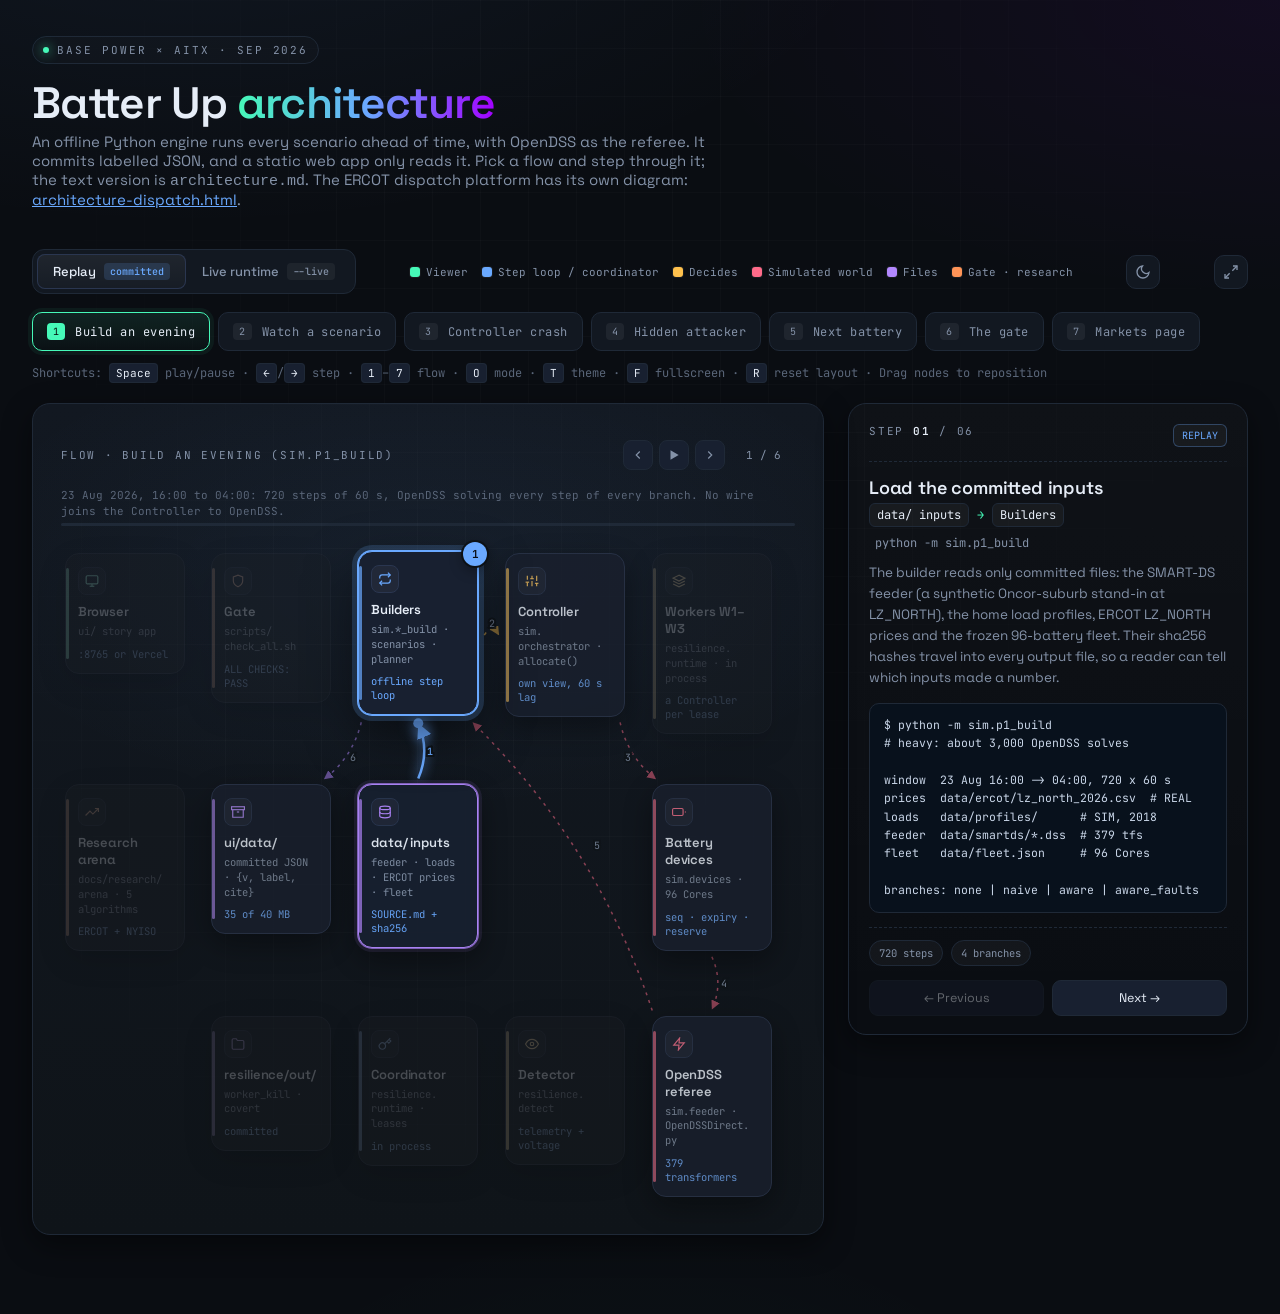
==== commit 14433a38: "Architecture: Markets flow and research arena; new dispatch-platform diagram - architecture.html: ad" ====
--- a/architecture.html
+++ b/architecture.html
@@ -716,7 +716,7 @@
   <!-- 1. Top-of-page text. Change SYSTEM_NAME, the accented words, and the subtitle. -->
   <span class="eyebrow"><span class="dot"></span> Base Power × AITX · Sep 2026</span>
   <h1>Batter Up <span class="accent">architecture</span></h1>
-  <p class="sub">An offline Python engine runs every scenario ahead of time, with OpenDSS as the referee. It commits labelled JSON, and a static web app only reads it. Pick a flow and step through it; the text version is <code>architecture.md</code>.</p>
+  <p class="sub">An offline Python engine runs every scenario ahead of time, with OpenDSS as the referee. It commits labelled JSON, and a static web app only reads it. Pick a flow and step through it; the text version is <code>architecture.md</code>. The ERCOT dispatch platform has its own diagram: <a href="architecture-dispatch.html" style="color:var(--c-orch)">architecture-dispatch.html</a>.</p>
 </header>
 
 <div class="controls">
@@ -731,10 +731,10 @@
   <div class="legend" aria-label="Component legend">
     <span class="item"><span class="swatch" style="background:var(--c-user)"></span> Viewer</span>
     <span class="item"><span class="swatch" style="background:var(--c-orch)"></span> Step loop / coordinator</span>
-    <span class="item"><span class="swatch" style="background:var(--c-embed)"></span> Decides (controller, workers, detector)</span>
-    <span class="item"><span class="swatch" style="background:var(--c-compute)"></span> Simulated world (devices, OpenDSS)</span>
+    <span class="item"><span class="swatch" style="background:var(--c-embed)"></span> Decides</span>
+    <span class="item"><span class="swatch" style="background:var(--c-compute)"></span> Simulated world</span>
     <span class="item"><span class="swatch" style="background:var(--c-vector)"></span> Files</span>
-    <span class="item"><span class="swatch" style="background:var(--c-seed)"></span> Gate</span>
+    <span class="item"><span class="swatch" style="background:var(--c-seed)"></span> Gate · research</span>
   </div>
 
   <!-- 3b. Theme toggle (dark/light). -->
@@ -763,9 +763,10 @@
   <button class="flowtab" data-flow="covert" aria-pressed="false"><span class="num">4</span> Hidden attacker</button>
   <button class="flowtab" data-flow="siting" aria-pressed="false"><span class="num">5</span> Next battery</button>
   <button class="flowtab" data-flow="gate" aria-pressed="false"><span class="num">6</span> The gate</button>
+  <button class="flowtab" data-flow="markets" aria-pressed="false"><span class="num">7</span> Markets page</button>
 </nav>
 
-<p class="scenario-note">Shortcuts: <kbd>Space</kbd> play/pause · <kbd>&larr;</kbd>/<kbd>&rarr;</kbd> step · <kbd>1</kbd>&ndash;<kbd id="kbFlowMax">6</kbd> flow · <kbd>O</kbd> mode · <kbd>T</kbd> theme · <kbd>F</kbd> fullscreen · <kbd>R</kbd> reset layout · Drag nodes to reposition</p>
+<p class="scenario-note">Shortcuts: <kbd>Space</kbd> play/pause · <kbd>&larr;</kbd>/<kbd>&rarr;</kbd> step · <kbd>1</kbd>&ndash;<kbd id="kbFlowMax">7</kbd> flow · <kbd>O</kbd> mode · <kbd>T</kbd> theme · <kbd>F</kbd> fullscreen · <kbd>R</kbd> reset layout · Drag nodes to reposition</p>
 
 <main>
   <section class="canvas" aria-label="Architecture diagram">
@@ -789,16 +790,14 @@
 
     <div class="stage" id="stage">
       <!--
-        Layout: five columns (left 0.5 / 20.5 / 40.5 / 60.5 / 80.5 %) and three rows (top 4 / 38 / 72 %).
-        Top row: inputs and the deciders. Middle row: the gate, the step loop, OpenDSS, the detector, the
-        coordinator. Bottom row: the browser, the app's data, the resilience output. The evening loop is a
-        ring (builders -> controller -> devices -> OpenDSS -> builders); the controller and OpenDSS sit on
-        opposite corners and no flow joins them.
-        resilience/out/ (replay) and resilience/out/live/ (live) share one slot; the mode toggle swaps them.
+        Layout: five columns (left 0.5 / 20.5 / 40.5 / 60.5 / 80.5 %) and three rows (top 4 / 38 / 72 %), chosen by a
+        search so that no wire in any flow passes through a node or crosses another wire of the same flow.
+        The evening loop runs builders -> controller -> devices -> OpenDSS -> builders; the controller and OpenDSS sit
+        apart and no flow joins them. resilience/out/ (replay) and resilience/out/live/ (live) share one slot.
       -->
 
       <!-- data/ : committed inputs -->
-      <div class="node" data-role="vector" data-id="inputs" style="left: 0.5%; top: 4%;">
+      <div class="node" data-role="vector" data-id="inputs" style="left: 40.5%; top: 38%;">
         <div class="icon">
           <svg width="14" height="14" viewBox="0 0 24 24" fill="none" stroke="currentColor" stroke-width="2"><ellipse cx="12" cy="5" rx="9" ry="3"/><path d="M3 5v14a9 3 0 0 0 18 0V5"/><path d="M3 12a9 3 0 0 0 18 0"/></svg>
         </div>
@@ -809,7 +808,7 @@
       </div>
 
       <!-- sim/orchestrator.py : the controller -->
-      <div class="node" data-role="embed" data-id="ctrl" style="left: 20.5%; top: 4%;">
+      <div class="node" data-role="embed" data-id="ctrl" style="left: 60.5%; top: 4%;">
         <div class="icon">
           <svg width="14" height="14" viewBox="0 0 24 24" fill="none" stroke="currentColor" stroke-width="2"><line x1="4" y1="21" x2="4" y2="14"/><line x1="4" y1="10" x2="4" y2="3"/><line x1="12" y1="21" x2="12" y2="12"/><line x1="12" y1="8" x2="12" y2="3"/><line x1="20" y1="21" x2="20" y2="16"/><line x1="20" y1="12" x2="20" y2="3"/><line x1="1" y1="14" x2="7" y2="14"/><line x1="9" y1="8" x2="15" y2="8"/><line x1="17" y1="16" x2="23" y2="16"/></svg>
         </div>
@@ -820,7 +819,7 @@
       </div>
 
       <!-- sim/devices.py : the batteries -->
-      <div class="node" data-role="compute" data-id="devices" style="left: 40.5%; top: 4%;">
+      <div class="node" data-role="compute" data-id="devices" style="left: 80.5%; top: 38%;">
         <div class="icon">
           <svg width="14" height="14" viewBox="0 0 24 24" fill="none" stroke="currentColor" stroke-width="2"><rect x="1" y="6" width="18" height="12" rx="2" ry="2"/><line x1="23" y1="13" x2="23" y2="11"/></svg>
         </div>
@@ -831,7 +830,7 @@
       </div>
 
       <!-- resilience/runtime/worker.py : the workers -->
-      <div class="node" data-role="embed" data-id="workers" style="left: 60.5%; top: 4%;">
+      <div class="node" data-role="embed" data-id="workers" style="left: 80.5%; top: 4%;">
         <div class="icon">
           <svg width="14" height="14" viewBox="0 0 24 24" fill="none" stroke="currentColor" stroke-width="2"><polygon points="12 2 2 7 12 12 22 7 12 2"/><polyline points="2 17 12 22 22 17"/><polyline points="2 12 12 17 22 12"/></svg>
         </div>
@@ -842,7 +841,7 @@
       </div>
 
       <!-- scripts/check_all.sh : the gate -->
-      <div class="node" data-role="seed" data-id="gate" style="left: 0.5%; top: 38%;">
+      <div class="node" data-role="seed" data-id="gate" style="left: 20.5%; top: 4%;">
         <div class="icon">
           <svg width="14" height="14" viewBox="0 0 24 24" fill="none" stroke="currentColor" stroke-width="2"><path d="M12 22s8-4 8-10V5l-8-3-8 3v7c0 6 8 10 8 10z"/></svg>
         </div>
@@ -853,7 +852,7 @@
       </div>
 
       <!-- sim/*_build.py and friends : the step loop -->
-      <div class="node" data-role="orch" data-id="loop" style="left: 20.5%; top: 38%;">
+      <div class="node" data-role="orch" data-id="loop" style="left: 40.5%; top: 4%;">
         <div class="icon">
           <svg width="14" height="14" viewBox="0 0 24 24" fill="none" stroke="currentColor" stroke-width="2"><polyline points="17 1 21 5 17 9"/><path d="M3 11V9a4 4 0 0 1 4-4h14"/><polyline points="7 23 3 19 7 15"/><path d="M21 13v2a4 4 0 0 1-4 4H3"/></svg>
         </div>
@@ -864,7 +863,7 @@
       </div>
 
       <!-- sim/feeder.py : OpenDSS, the referee -->
-      <div class="node" data-role="compute" data-id="opendss" style="left: 40.5%; top: 38%;">
+      <div class="node" data-role="compute" data-id="opendss" style="left: 80.5%; top: 72%;">
         <div class="icon">
           <svg width="14" height="14" viewBox="0 0 24 24" fill="none" stroke="currentColor" stroke-width="2"><polygon points="13 2 3 14 12 14 11 22 21 10 12 10 13 2"/></svg>
         </div>
@@ -875,7 +874,7 @@
       </div>
 
       <!-- resilience/detect/detector.py : the detector -->
-      <div class="node" data-role="embed" data-id="detector" style="left: 60.5%; top: 38%;">
+      <div class="node" data-role="embed" data-id="detector" style="left: 60.5%; top: 72%;">
         <div class="icon">
           <svg width="14" height="14" viewBox="0 0 24 24" fill="none" stroke="currentColor" stroke-width="2"><path d="M1 12s4-8 11-8 11 8 11 8-4 8-11 8-11-8-11-8z"/><circle cx="12" cy="12" r="3"/></svg>
         </div>
@@ -886,7 +885,7 @@
       </div>
 
       <!-- resilience/runtime/engine.py : the coordinator -->
-      <div class="node" data-role="orch" data-id="coord" style="left: 80.5%; top: 38%;">
+      <div class="node" data-role="orch" data-id="coord" style="left: 40.5%; top: 72%;">
         <div class="icon">
           <svg width="14" height="14" viewBox="0 0 24 24" fill="none" stroke="currentColor" stroke-width="2"><path d="M21 2l-2 2m-7.61 7.61a5.5 5.5 0 1 1-7.778 7.778 5.5 5.5 0 0 1 7.777-7.777zm0 0L15.5 7.5m0 0l3 3L22 7l-3-3m-3.5 3.5L19 4"/></svg>
         </div>
@@ -897,7 +896,7 @@
       </div>
 
       <!-- ui/ : the browser and the story app -->
-      <div class="node" data-role="user" data-id="viewer" style="left: 0.5%; top: 72%;">
+      <div class="node" data-role="user" data-id="viewer" style="left: 0.5%; top: 4%;">
         <div class="icon">
           <svg width="14" height="14" viewBox="0 0 24 24" fill="none" stroke="currentColor" stroke-width="2"><rect x="2" y="3" width="20" height="14" rx="2"/><line x1="8" y1="21" x2="16" y2="21"/><line x1="12" y1="17" x2="12" y2="21"/></svg>
         </div>
@@ -908,7 +907,7 @@
       </div>
 
       <!-- ui/data/ : the committed JSON, the only interface between engine and app -->
-      <div class="node" data-role="vector" data-id="uidata" style="left: 20.5%; top: 72%;">
+      <div class="node" data-role="vector" data-id="uidata" style="left: 20.5%; top: 38%;">
         <div class="icon">
           <svg width="14" height="14" viewBox="0 0 24 24" fill="none" stroke="currentColor" stroke-width="2"><polyline points="21 8 21 21 3 21 3 8"/><rect x="1" y="3" width="22" height="5"/><line x1="10" y1="12" x2="14" y2="12"/></svg>
         </div>
@@ -919,7 +918,7 @@
       </div>
 
       <!-- resilience/out/ : committed replays (replay mode) -->
-      <div class="node" data-role="vector" data-id="resout" data-modes="replay" style="left: 60.5%; top: 72%;">
+      <div class="node" data-role="vector" data-id="resout" data-modes="replay" style="left: 20.5%; top: 72%;">
         <div class="icon">
           <svg width="14" height="14" viewBox="0 0 24 24" fill="none" stroke="currentColor" stroke-width="2"><path d="M22 19a2 2 0 0 1-2 2H4a2 2 0 0 1-2-2V5a2 2 0 0 1 2-2h5l2 3h9a2 2 0 0 1 2 2z"/></svg>
         </div>
@@ -930,13 +929,24 @@
       </div>
 
       <!-- resilience/out/live/ : a live recording (live mode) -->
-      <div class="node" data-role="vector" data-id="liveout" data-modes="live" style="left: 60.5%; top: 72%;">
+      <div class="node" data-role="vector" data-id="liveout" data-modes="live" style="left: 20.5%; top: 72%;">
         <div class="icon">
           <svg width="14" height="14" viewBox="0 0 24 24" fill="none" stroke="currentColor" stroke-width="2"><path d="M22 19a2 2 0 0 1-2 2H4a2 2 0 0 1-2-2V5a2 2 0 0 1 2-2h5l2 3h9a2 2 0 0 1 2 2z"/></svg>
         </div>
         <div class="label">resilience/&#8203;out/&#8203;live/</div>
         <div class="tech">live recording</div>
         <div class="port">git-ignored</div>
+        <span class="step-badge">·</span>
+      </div>
+
+      <!-- docs/research/arena : the battery-algorithm arena behind the Markets page -->
+      <div class="node" data-role="seed" data-id="arena" style="left: 0.5%; top: 38%;">
+        <div class="icon">
+          <svg width="14" height="14" viewBox="0 0 24 24" fill="none" stroke="currentColor" stroke-width="2"><polyline points="23 6 13.5 15.5 8.5 10.5 1 18"/><polyline points="17 6 23 6 23 12"/></svg>
+        </div>
+        <div class="label">Research arena</div>
+        <div class="tech">docs/&#8203;research/&#8203;arena · 5 algorithms</div>
+        <div class="port">ERCOT + NYISO</div>
         <span class="step-badge">·</span>
       </div>
 
@@ -992,7 +1002,7 @@
    ───────────────────────────────────────────────────────────────────── */
 
 const flows = {
-  /* Six flows. Step colors follow the receiver's role; the last step to the browser is --c-user.
+  /* Seven flows. Step colors follow the receiver's role; the last step to the browser is --c-user.
      Mode-specific fields use the mode keys: payloadReplay / payloadLive, chipsReplay / chipsLive.
      Every number below is copied from a committed file or a named constant; the label beside it says which kind.
      Payload lines stay under about 46 characters so they fit the side panel. */
@@ -1618,6 +1628,61 @@
 
 ALL CHECKS: PASS`,
         chips:["0 console errors","no off-site requests"]
+      }
+    ]
+  }
+  ,
+
+  /* ───── 7. The Markets page: the research arena, exported ───── */
+  markets: {
+    name: "Markets page (scripts/export_markets.py)",
+    note: "Identical in both modes. The arena ran ahead of time on price archives kept outside the repo; the app reads one exported file.",
+    steps: [
+      {
+        from:"arena", to:"uidata", color:"--c-vector",
+        title:"Export the arena's results",
+        route:"scripts/export_markets.py",
+        desc:"The arena races five battery algorithms on real ERCOT and NYISO prices (a walk-forward backtest from 2015) and on 20 futures per market for 2027–31. Its caches live outside the repo, so the exporter reads them and writes one file in the same labelled envelope as the engine's files. The same caches give byte-identical output.",
+        payload:
+`$ python scripts/export_markets.py
+  # ARENA_DATA = the research-data folder
+reads  docs/research/arena/results/
+         arena_results.json
+       arena_cache/backtest_<M>_home.npz
+       arena_cache/forward_<M>.pkl
+writes ui/data/markets/index.json
+       # hb.markets.v1, about 150 KB`,
+        chips:["deterministic","outside-repo caches"]
+      },
+      {
+        from:"uidata", to:"viewer", color:"--c-user",
+        title:"Zone desk: realised, then forecast",
+        route:"?page=markets&q=1",
+        desc:"Pick ERCOT or NYISO and a load zone. The desk shows what the adaptive learner earned on real prices against the perfect-foresight ceiling, then the 2027–31 forecast fan across 20 futures, with risk tiles and weather and gas sensitivities.",
+        payload:
+`markets.ERCOT = { lastDate: "2026-09-26",
+  futures: 20,
+  families: [["base", 6], ["saturate", 6],
+             ["surge", 8]], ... }
+series: hist.realised, hist.ceiling,
+        fc, season, ...  // labelled once
+battery: 20 kW Core-class home battery,
+         20% backup reserve, $20/MWh wear`,
+        chips:["ERCOT · NYISO","per kW-year"]
+      },
+      {
+        from:"uidata", to:"viewer", color:"--c-user",
+        title:"Weather regions and the trader's read",
+        route:"?page=markets&q=2 · q=3",
+        desc:"The same file drives the forecast split by weather region and the trader's view: position, distribution, factor, regime and carry. Every value carries its tag. Money is gross trading value per kW of battery per year, not Base's profit.",
+        payload:
+`stacks[0] = { market: "NYISO", zone: "N.Y.C.",
+  site: "NYC (J) + Con Ed load relief",
+  energy: { v: 16.4, label: "SIM" }, ... }
+infrastructure[0] = {
+  event: "Permian 765-kV lines",
+  effect: { v: -15.0, label: "SIM" } }`,
+        chips:["gross value","not Base's profit"]
       }
     ]
   }
@@ -2074,7 +2139,7 @@
   // Default fallback flow used when an `onlyMode` flow becomes invalid.
   fallbackFlow: "evening",
   // Maps keyboard digits 1..N to flow keys. Order matches the tab order above.
-  keyboardFlowOrder: ["evening", "view", "crash", "covert", "siting", "gate"],
+  keyboardFlowOrder: ["evening", "view", "crash", "covert", "siting", "gate", "markets"],
   // Two-mode toggle for the "O" shortcut. List exactly 2 modes.
   toggleModes: ["replay", "live"]
 };
